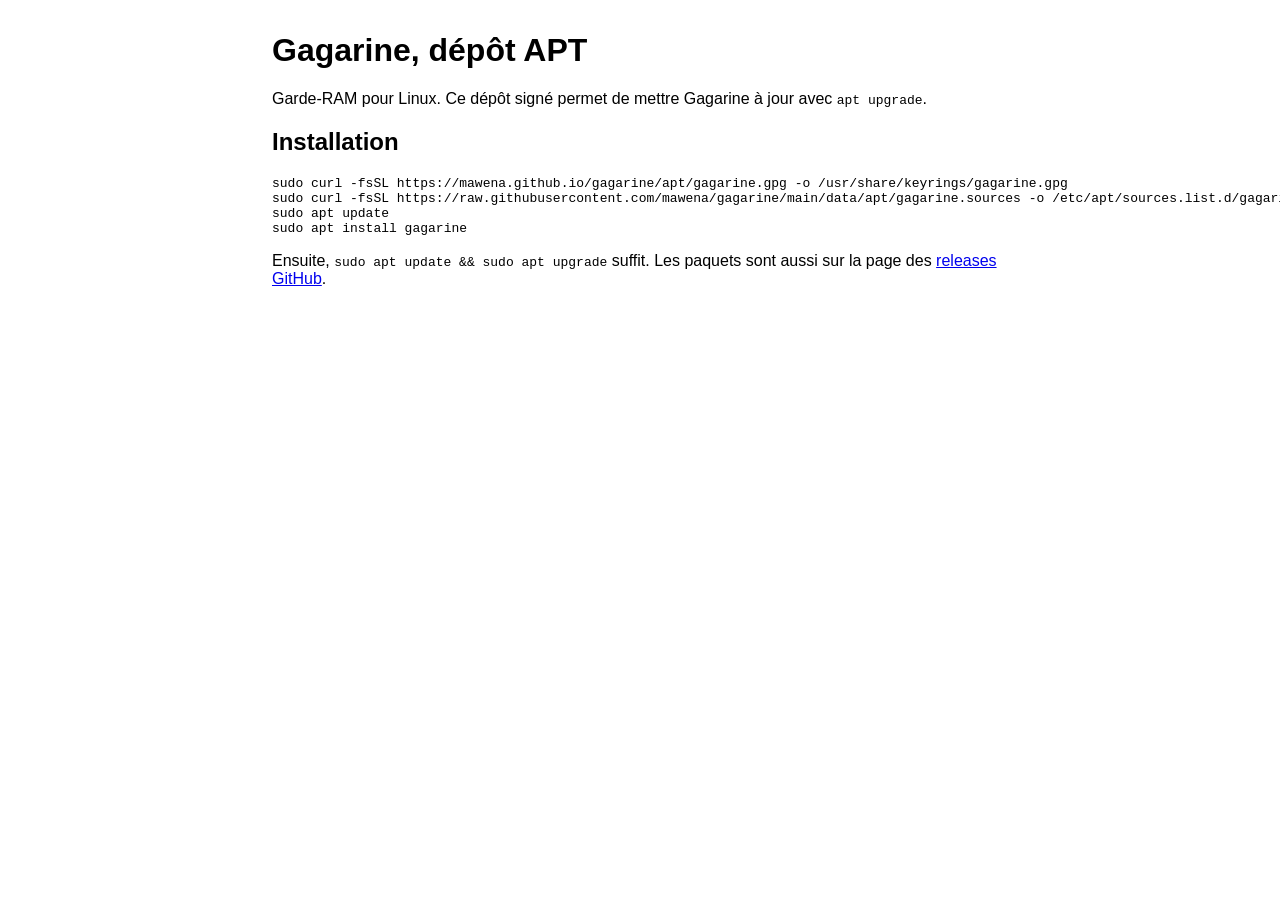
==== index.html @ e85c787e "feat(apt): publication de gagarine_1.1.1_all.deb" ====
<!doctype html>
<html lang="fr"><head><meta charset="utf-8"><title>Gagarine, dépôt APT</title>
<meta name="viewport" content="width=device-width, initial-scale=1"></head>
<body style="font-family:sans-serif;max-width:46rem;margin:2rem auto;padding:0 1rem">
<h1>Gagarine, dépôt APT</h1>
<p>Garde-RAM pour Linux. Ce dépôt signé permet de mettre Gagarine à jour avec <code>apt upgrade</code>.</p>
<h2>Installation</h2>
<pre>sudo curl -fsSL https://mawena.github.io/gagarine/apt/gagarine.gpg -o /usr/share/keyrings/gagarine.gpg
sudo curl -fsSL https://raw.githubusercontent.com/mawena/gagarine/main/data/apt/gagarine.sources -o /etc/apt/sources.list.d/gagarine.sources
sudo apt update
sudo apt install gagarine</pre>
<p>Ensuite, <code>sudo apt update &amp;&amp; sudo apt upgrade</code> suffit. Les paquets sont aussi sur la page des
<a href="https://github.com/mawena/gagarine/releases">releases GitHub</a>.</p>
</body></html>
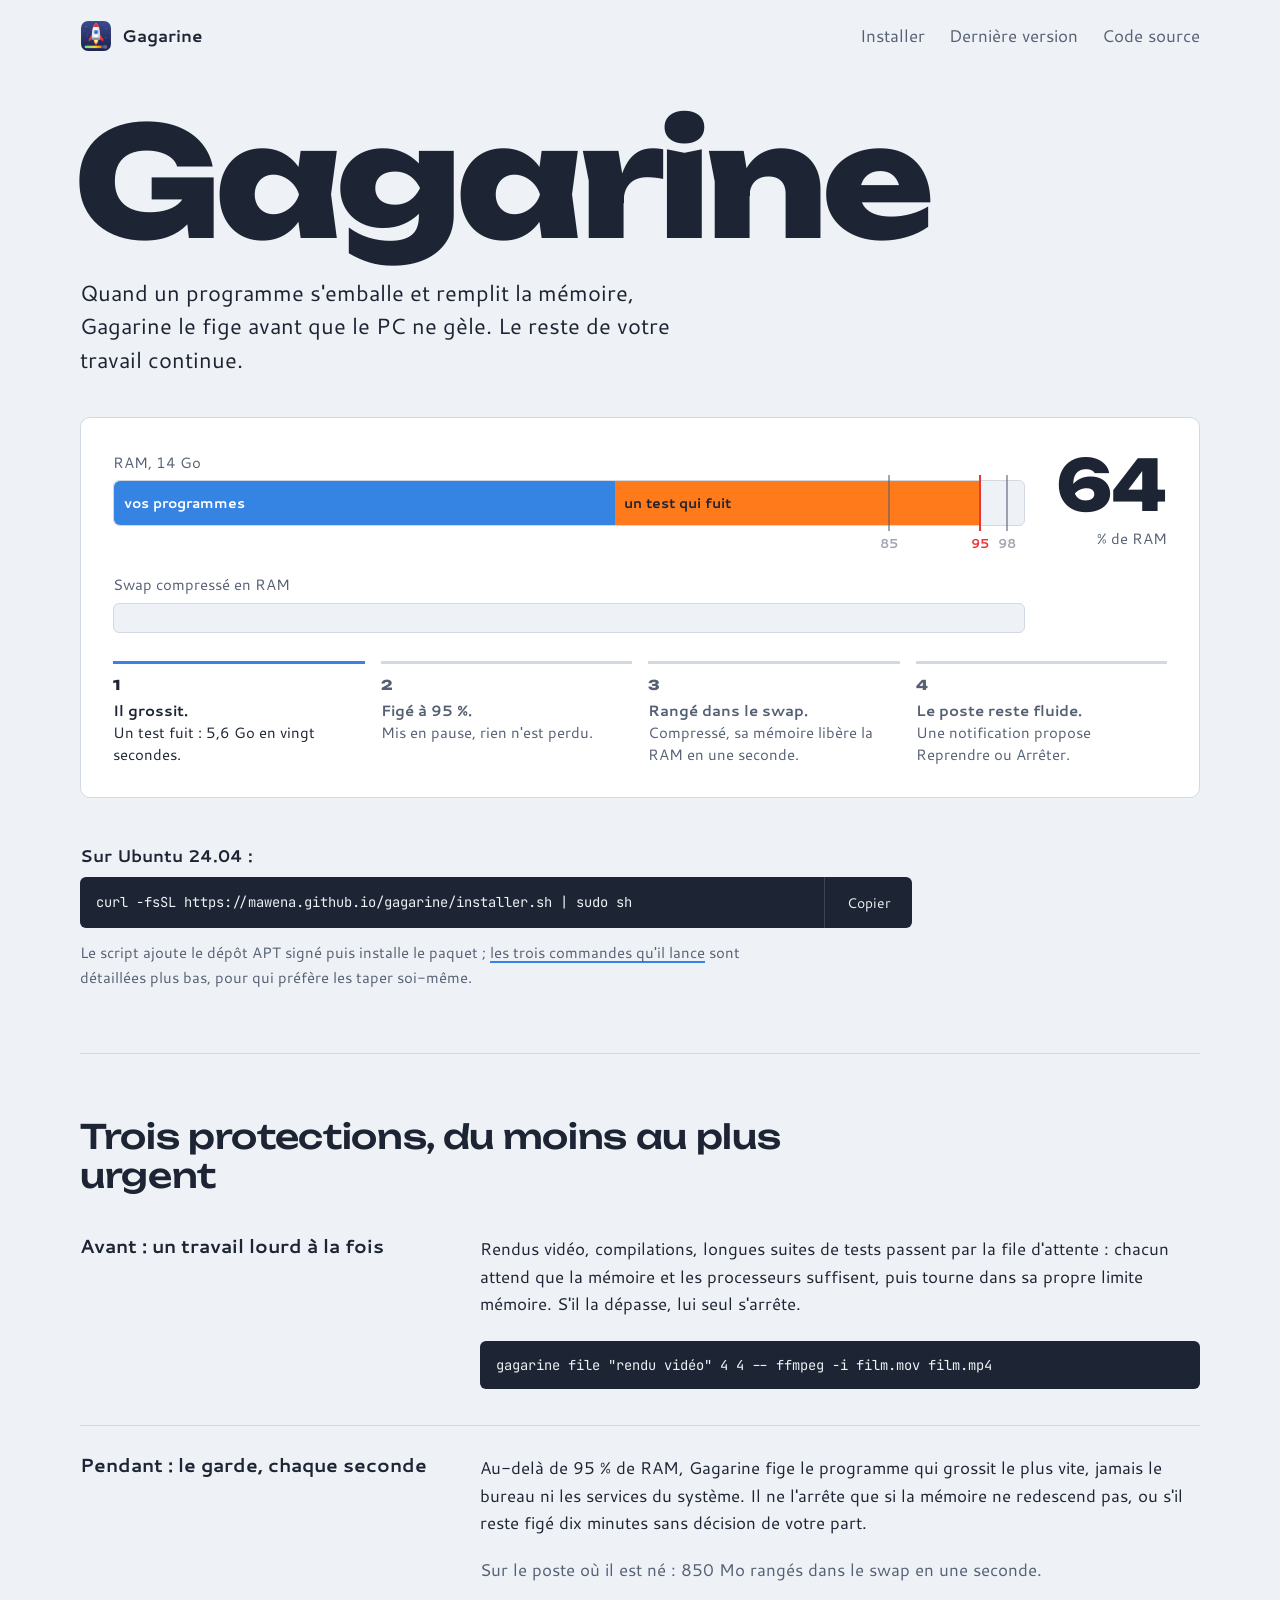
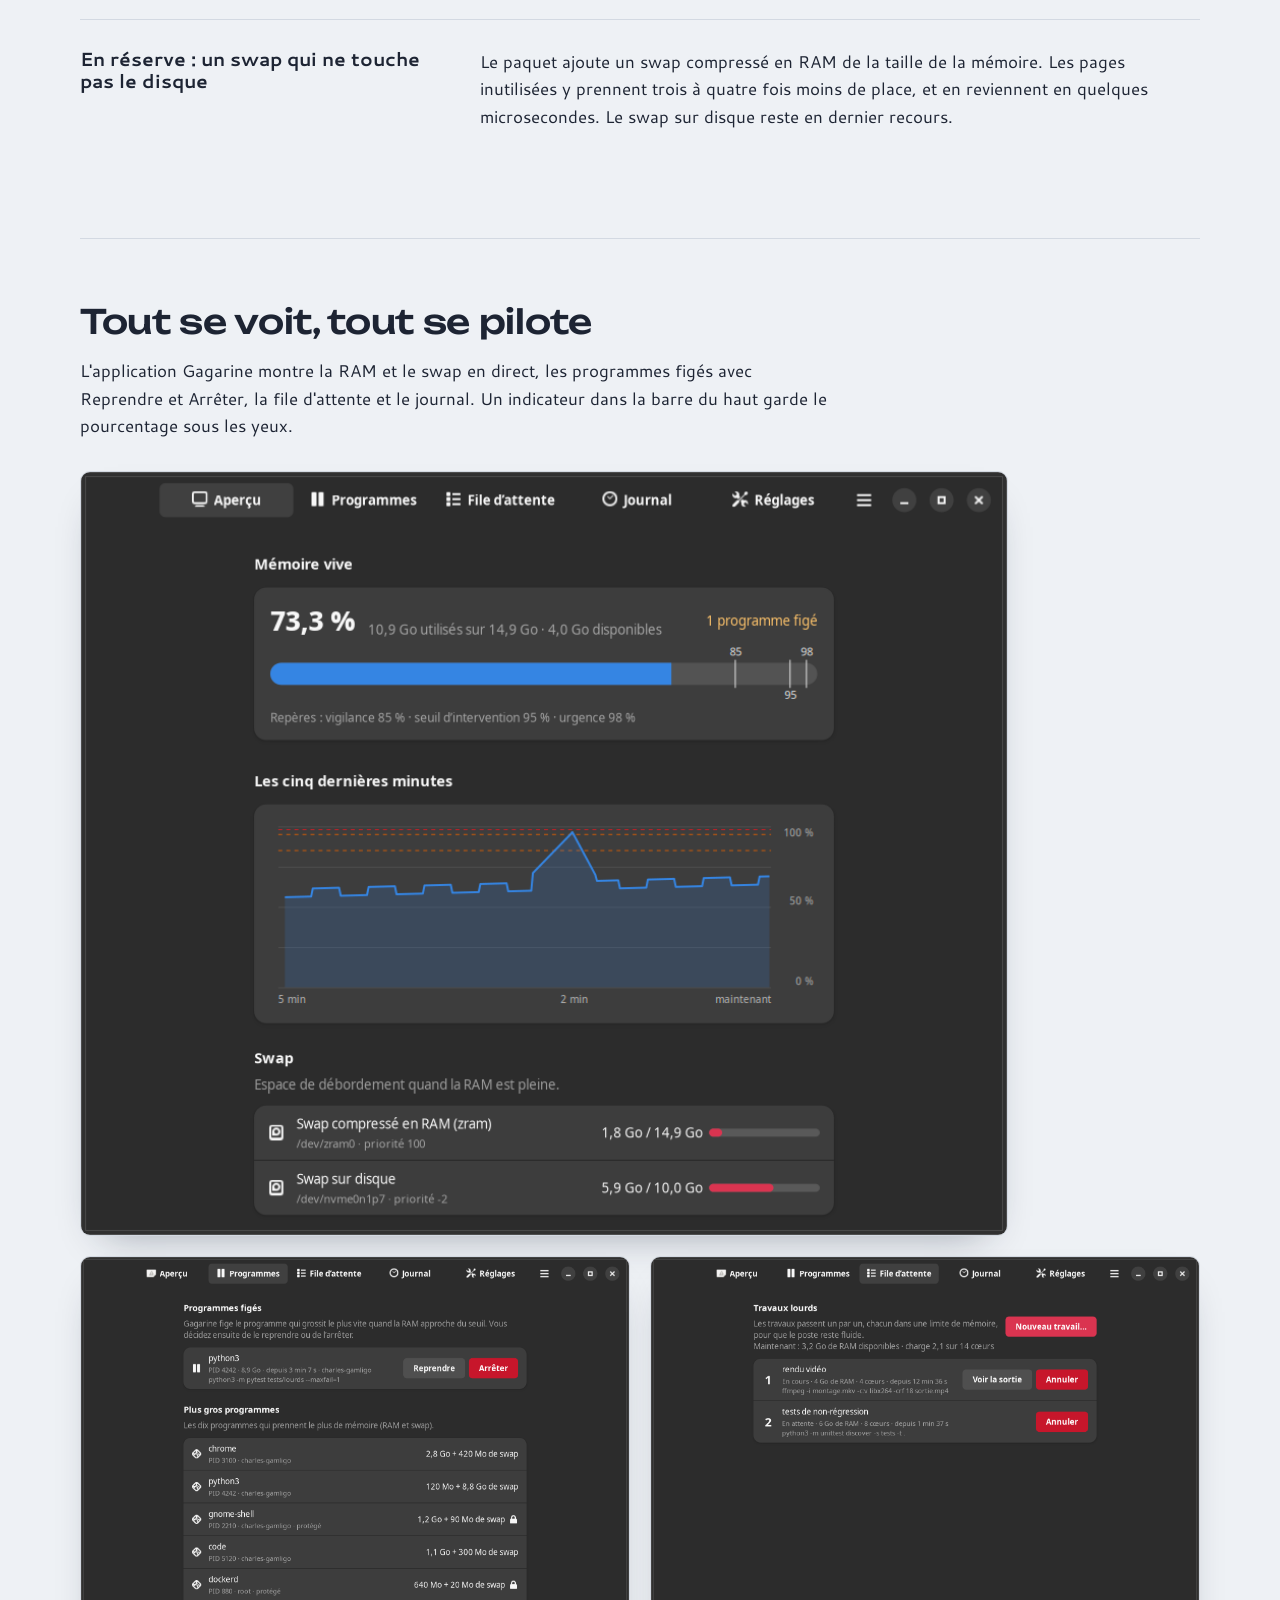
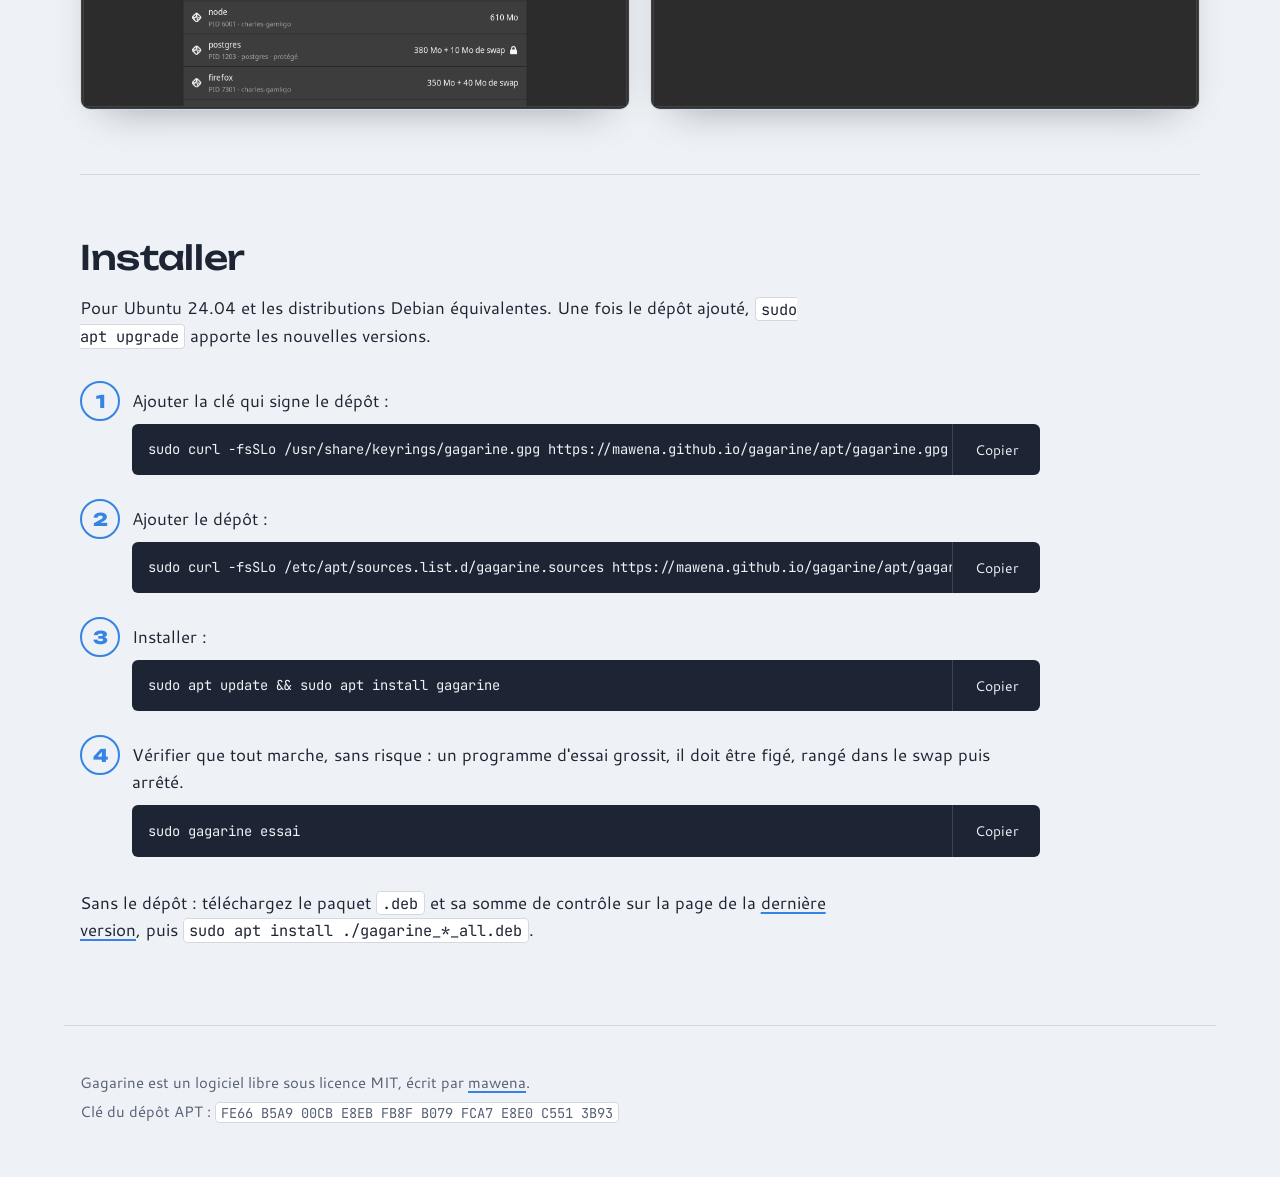
==== commit 66b1d7e2: "docs(site): page d'accueil mise à jour" ====
--- a/index.html
+++ b/index.html
@@ -1,14 +1,143 @@
 <!doctype html>
-<html lang="fr"><head><meta charset="utf-8"><title>Gagarine, dépôt APT</title>
-<meta name="viewport" content="width=device-width, initial-scale=1"></head>
-<body style="font-family:sans-serif;max-width:46rem;margin:2rem auto;padding:0 1rem">
-<h1>Gagarine, dépôt APT</h1>
-<p>Garde-RAM pour Linux. Ce dépôt signé permet de mettre Gagarine à jour avec <code>apt upgrade</code>.</p>
-<h2>Installation</h2>
-<pre>sudo curl -fsSL https://mawena.github.io/gagarine/apt/gagarine.gpg -o /usr/share/keyrings/gagarine.gpg
-sudo curl -fsSL https://raw.githubusercontent.com/mawena/gagarine/main/data/apt/gagarine.sources -o /etc/apt/sources.list.d/gagarine.sources
-sudo apt update
-sudo apt install gagarine</pre>
-<p>Ensuite, <code>sudo apt update &amp;&amp; sudo apt upgrade</code> suffit. Les paquets sont aussi sur la page des
-<a href="https://github.com/mawena/gagarine/releases">releases GitHub</a>.</p>
-</body></html>
+<html lang="fr">
+<head>
+<meta charset="utf-8">
+<meta name="viewport" content="width=device-width, initial-scale=1">
+<title>Gagarine, le garde-RAM du poste Linux</title>
+<meta name="description" content="Gagarine fige le programme qui remplit la mémoire avant que le PC ne gèle. File d'attente des travaux lourds, swap compressé, interface GNOME. Installation par apt sur Ubuntu.">
+<meta name="theme-color" content="#eef1f5" media="(prefers-color-scheme: light)">
+<meta name="theme-color" content="#141a26" media="(prefers-color-scheme: dark)">
+<link rel="icon" href="icone.svg" type="image/svg+xml">
+<link rel="preconnect" href="https://fonts.googleapis.com">
+<link rel="preconnect" href="https://fonts.gstatic.com" crossorigin>
+<link href="https://fonts.googleapis.com/css2?family=Cantarell:wght@400;700&family=JetBrains+Mono:wght@400;600&family=Unbounded:wght@500;800&display=swap" rel="stylesheet">
+<link rel="stylesheet" href="style.css">
+</head>
+<body>
+
+<header class="entete">
+  <a class="marque" href="./"><img src="icone.svg" alt="" width="32" height="32"><span>Gagarine</span></a>
+  <nav aria-label="Liens du projet">
+    <a href="#installer">Installer</a>
+    <a href="https://github.com/mawena/gagarine/releases/latest">Dernière version</a>
+    <a href="https://github.com/mawena/gagarine">Code source</a>
+  </nav>
+</header>
+
+<main>
+  <section class="ouverture" aria-labelledby="titre">
+    <h1 id="titre">Gagarine</h1>
+    <p class="chapeau">Quand un programme s'emballe et remplit la mémoire, Gagarine le fige avant que le PC ne gèle. Le reste de votre travail continue.</p>
+
+    <figure class="scene" aria-describedby="scene-texte">
+      <div class="compteur" aria-hidden="true"><span class="compteur-valeur" id="compteur">55</span><span class="compteur-unite">% de RAM</span></div>
+
+      <div class="piste piste-ram" aria-hidden="true">
+        <div class="piste-nom">RAM, 14 Go</div>
+        <div class="rail">
+          <div class="seg seg-autres" style="--l: 55%"><span>vos programmes</span></div>
+          <div class="seg seg-coupable" id="coupable"><span>un test qui fuit</span></div>
+          <div class="seg seg-zram" id="zram-ram"></div>
+          <i class="repere" style="--x: 85%"><b>85</b></i>
+          <i class="repere repere-seuil" style="--x: 95%"><b>95</b></i>
+          <i class="repere" style="--x: 98%"><b>98</b></i>
+        </div>
+      </div>
+
+      <div class="piste piste-swap" aria-hidden="true">
+        <div class="piste-nom">Swap compressé en RAM</div>
+        <div class="rail rail-swap">
+          <div class="seg seg-range" id="range"><span>5,6 Go rangés dans 1,6 Go</span></div>
+        </div>
+      </div>
+
+      <ol class="etapes" id="etapes">
+        <li data-etape="1"><strong>Il grossit.</strong> Un test fuit : 5,6 Go en vingt secondes.</li>
+        <li data-etape="2"><strong>Figé à 95 %.</strong> Mis en pause, rien n'est perdu.</li>
+        <li data-etape="3"><strong>Rangé dans le swap.</strong> Compressé, sa mémoire libère la RAM en une seconde.</li>
+        <li data-etape="4"><strong>Le poste reste fluide.</strong> Une notification propose Reprendre ou Arrêter.</li>
+      </ol>
+      <figcaption id="scene-texte" class="lecteur">Illustration : la RAM monte de 55 à 95 % à cause d'un test qui fuit ; Gagarine le fige, le range dans le swap compressé, et la RAM redescend à 66 %.</figcaption>
+      <button class="rejouer" id="rejouer" type="button" hidden>Rejouer</button>
+    </figure>
+
+    <div class="installation-courte">
+      <p>Sur Ubuntu 24.04 :</p>
+      <div class="commande">
+        <pre><code id="cmd-courte">curl -fsSL https://mawena.github.io/gagarine/installer.sh | sudo sh</code></pre>
+        <button type="button" class="copier" data-cible="cmd-courte">Copier</button>
+      </div>
+      <p class="nuance">Le script ajoute le dépôt APT signé puis installe le paquet ; <a href="#installer">les trois commandes qu'il lance</a> sont détaillées plus bas, pour qui préfère les taper soi-même.</p>
+    </div>
+  </section>
+
+  <section class="protections" aria-labelledby="protections-titre">
+    <h2 id="protections-titre">Trois protections, du moins au plus urgent</h2>
+
+    <div class="protection">
+      <h3>Avant : un travail lourd à la fois</h3>
+      <p>Rendus vidéo, compilations, longues suites de tests passent par la file d'attente : chacun attend que la mémoire et les processeurs suffisent, puis tourne dans sa propre limite mémoire. S'il la dépasse, lui seul s'arrête.</p>
+      <pre class="exemple"><code>gagarine file "rendu vidéo" 4 4 -- ffmpeg -i film.mov film.mp4</code></pre>
+    </div>
+
+    <div class="protection">
+      <h3>Pendant : le garde, chaque seconde</h3>
+      <p>Au-delà de 95 % de RAM, Gagarine fige le programme qui grossit le plus vite, jamais le bureau ni les services du système. Il ne l'arrête que si la mémoire ne redescend pas, ou s'il reste figé dix minutes sans décision de votre part.</p>
+      <p class="fait">Sur le poste où il est né : 850 Mo rangés dans le swap en une seconde.</p>
+    </div>
+
+    <div class="protection">
+      <h3>En réserve : un swap qui ne touche pas le disque</h3>
+      <p>Le paquet ajoute un swap compressé en RAM de la taille de la mémoire. Les pages inutilisées y prennent trois à quatre fois moins de place, et en reviennent en quelques microsecondes. Le swap sur disque reste en dernier recours.</p>
+    </div>
+  </section>
+
+  <section class="ecrans" aria-labelledby="ecrans-titre">
+    <h2 id="ecrans-titre">Tout se voit, tout se pilote</h2>
+    <p>L'application Gagarine montre la RAM et le swap en direct, les programmes figés avec Reprendre et Arrêter, la file d'attente et le journal. Un indicateur dans la barre du haut garde le pourcentage sous les yeux.</p>
+    <div class="galerie">
+      <figure class="capture capture-grande">
+        <img src="captures/apercu.png" alt="Page Aperçu : jauge de la RAM avec ses repères, courbe des cinq dernières minutes et swap" width="910" height="750" loading="lazy">
+      </figure>
+      <figure class="capture">
+        <img src="captures/programmes.png" alt="Page Programmes : un programme figé avec les boutons Reprendre et Arrêter, puis les plus gros programmes" width="910" height="750" loading="lazy">
+      </figure>
+      <figure class="capture">
+        <img src="captures/file.png" alt="Page File d'attente : travaux en cours et en attente" width="910" height="750" loading="lazy">
+      </figure>
+    </div>
+  </section>
+
+  <section class="installer" id="installer" aria-labelledby="installer-titre">
+    <h2 id="installer-titre">Installer</h2>
+    <p>Pour Ubuntu 24.04 et les distributions Debian équivalentes. Une fois le dépôt ajouté, <code>sudo apt upgrade</code> apporte les nouvelles versions.</p>
+    <ol class="pas">
+      <li>
+        <p>Ajouter la clé qui signe le dépôt :</p>
+        <div class="commande"><pre><code id="cmd-cle">sudo curl -fsSLo /usr/share/keyrings/gagarine.gpg https://mawena.github.io/gagarine/apt/gagarine.gpg</code></pre><button type="button" class="copier" data-cible="cmd-cle">Copier</button></div>
+      </li>
+      <li>
+        <p>Ajouter le dépôt :</p>
+        <div class="commande"><pre><code id="cmd-source">sudo curl -fsSLo /etc/apt/sources.list.d/gagarine.sources https://mawena.github.io/gagarine/apt/gagarine.sources</code></pre><button type="button" class="copier" data-cible="cmd-source">Copier</button></div>
+      </li>
+      <li>
+        <p>Installer :</p>
+        <div class="commande"><pre><code id="cmd-installer">sudo apt update && sudo apt install gagarine</code></pre><button type="button" class="copier" data-cible="cmd-installer">Copier</button></div>
+      </li>
+      <li>
+        <p>Vérifier que tout marche, sans risque : un programme d'essai grossit, il doit être figé, rangé dans le swap puis arrêté.</p>
+        <div class="commande"><pre><code id="cmd-essai">sudo gagarine essai</code></pre><button type="button" class="copier" data-cible="cmd-essai">Copier</button></div>
+      </li>
+    </ol>
+    <p>Sans le dépôt : téléchargez le paquet <code>.deb</code> et sa somme de contrôle sur la page de la <a href="https://github.com/mawena/gagarine/releases/latest">dernière version</a>, puis <code>sudo apt install ./gagarine_*_all.deb</code>.</p>
+  </section>
+</main>
+
+<footer class="pied">
+  <p>Gagarine est un logiciel libre sous licence MIT, écrit par <a href="https://github.com/mawena">mawena</a>.</p>
+  <p>Clé du dépôt APT : <code>FE66 B5A9 00CB E8EB FB8F B079 FCA7 E8E0 C551 3B93</code></p>
+</footer>
+
+<script src="gagarine.js" defer></script>
+</body>
+</html>
--- a/style.css
+++ b/style.css
@@ -0,0 +1,264 @@
+/* Gagarine : page d'accueil. Couleurs reprises de l'icône (fusée, flamme) et de GNOME (bleu Adwaita). */
+:root {
+  --fond: #eef1f5;          /* aluminium, comme le métal de la fusée */
+  --surface: #ffffff;
+  --encre: #1d2433;
+  --discret: #566074;
+  --trait: #d3d9e2;
+  --ram: #3584e4;           /* bleu de la jauge de l'application */
+  --flamme: #ff7a1a;        /* le programme qui s'emballe */
+  --givre: #9fd0f2;         /* figé */
+  --givre-fonce: #5fa8dc;
+  --seuil: #e5383b;         /* rouge de l'icône */
+  --code-fond: #1d2433;
+  --code-encre: #eef1f5;
+  --rayon: 6px;
+  --large: 72rem;
+  --texte: 68ch;
+  color-scheme: light dark;
+}
+
+@media (prefers-color-scheme: dark) {
+  :root {
+    --fond: #141a26;
+    --surface: #1c2433;
+    --encre: #e6eaf1;
+    --discret: #9aa4b6;
+    --trait: #2e3850;
+    --givre: #8cc4ec;
+    --givre-fonce: #4f97cc;
+    --code-fond: #0f141d;
+    --code-encre: #e6eaf1;
+  }
+}
+
+*, *::before, *::after { box-sizing: border-box; }
+
+html { -webkit-text-size-adjust: 100%; scroll-behavior: smooth; }
+@media (prefers-reduced-motion: reduce) { html { scroll-behavior: auto; } }
+
+body {
+  margin: 0;
+  background: var(--fond);
+  color: var(--encre);
+  font-family: Cantarell, "Noto Sans", "DejaVu Sans", system-ui, sans-serif;
+  font-size: 1.0625rem;
+  line-height: 1.6;
+}
+
+a { color: inherit; text-decoration-color: var(--ram); text-decoration-thickness: 2px; text-underline-offset: 3px; }
+a:hover { color: var(--ram); }
+:focus-visible { outline: 3px solid var(--ram); outline-offset: 3px; border-radius: 2px; }
+
+code, pre { font-family: "JetBrains Mono", "DejaVu Sans Mono", ui-monospace, monospace; font-size: 0.9em; }
+p code, li > p code { background: var(--surface); border: 1px solid var(--trait); border-radius: 4px; padding: 0.05em 0.35em; }
+
+h1, h2, h3 { font-family: Unbounded, Cantarell, sans-serif; line-height: 1.15; margin: 0; }
+h2 { font-weight: 500; font-size: clamp(1.5rem, 3.2vw, 2.1rem); letter-spacing: -0.01em; max-width: 24ch; }
+h3 { font-family: Cantarell, sans-serif; font-weight: 700; font-size: 1.2rem; }
+
+.lecteur { position: absolute; width: 1px; height: 1px; overflow: hidden; clip: rect(0 0 0 0); white-space: nowrap; }
+
+/* ---- En-tête ---------------------------------------------------------------------------------------------------- */
+.entete {
+  max-width: var(--large); margin: 0 auto; padding: 1.25rem 1rem;
+  display: flex; flex-wrap: wrap; gap: 0.75rem 2rem; align-items: center; justify-content: space-between;
+}
+.marque { display: inline-flex; align-items: center; gap: 0.6rem; text-decoration: none; font-weight: 700; }
+.entete nav { display: flex; flex-wrap: wrap; gap: 0.25rem 1.5rem; }
+.entete nav a { text-decoration: none; color: var(--discret); }
+.entete nav a:hover { color: var(--encre); text-decoration: underline; text-decoration-color: var(--ram); }
+
+main { max-width: var(--large); margin: 0 auto; padding: 0 1rem; }
+
+/* ---- Ouverture : le nom, puis la scène de la jauge --------------------------------------------------------------- */
+.ouverture { padding: 2.5rem 0 4rem; }
+h1 {
+  font-weight: 800;
+  font-size: clamp(3.4rem, 13vw, 9.5rem);
+  letter-spacing: -0.035em;
+  line-height: 0.92;
+  margin-left: -0.04em;
+}
+.chapeau { font-size: clamp(1.15rem, 2.2vw, 1.4rem); line-height: 1.5; max-width: 46ch; margin: 1.5rem 0 2.5rem; }
+
+.scene {
+  margin: 0;
+  background: var(--surface);
+  border: 1px solid var(--trait);
+  border-radius: 10px;
+  padding: clamp(1rem, 3vw, 2rem);
+  display: grid;
+  grid-template-columns: 1fr auto;
+  grid-template-areas: "ram compteur" "swap compteur" "etapes etapes";
+  gap: 1.25rem 2rem;
+  position: relative;
+}
+.piste-ram { grid-area: ram; }
+.piste-swap { grid-area: swap; }
+.etapes { grid-area: etapes; }
+.compteur { grid-area: compteur; align-self: start; text-align: right; font-family: Unbounded, sans-serif; }
+.compteur-valeur { display: block; font-size: clamp(2.6rem, 7vw, 4.4rem); font-weight: 800; line-height: 1; font-variant-numeric: tabular-nums; }
+.compteur-unite { display: block; color: var(--discret); font-family: Cantarell, sans-serif; font-size: 0.95rem; margin-top: 0.35rem; }
+.scene.alerte .compteur-valeur { color: var(--seuil); }
+
+.piste-nom { font-size: 0.95rem; color: var(--discret); margin-bottom: 0.4rem; }
+.rail {
+  position: relative; height: 46px;
+  background: var(--fond); border: 1px solid var(--trait); border-radius: var(--rayon);
+  margin-bottom: 1.6rem;             /* place pour les chiffres des repères */
+}
+.rail-swap { height: 30px; margin-bottom: 0; }
+
+.seg {
+  position: absolute; top: 0; bottom: 0; left: var(--d, 0%); width: var(--l, 0%);
+  display: flex; align-items: center; overflow: hidden; white-space: nowrap;
+  font-size: 0.85rem; font-weight: 700;
+}
+.seg span { padding: 0 0.6rem; }
+.seg-autres { --d: 0%; background: var(--ram); color: #fff; border-radius: var(--rayon) 0 0 var(--rayon); }
+.seg-coupable {
+  --d: 55%; background: var(--flamme); color: #1d2433;
+  transition: width 2.8s cubic-bezier(.55, 0, .9, .45), background-color .25s;
+}
+.seg-coupable.fige {
+  background: repeating-linear-gradient(-45deg, var(--givre) 0 8px, #d8eefb 8px 16px);
+  transition: width .9s ease-in-out, background-color .25s;
+}
+.seg-zram { --d: 55%; background: var(--givre-fonce); transition: width .9s ease-in-out; }
+.seg-range {
+  --d: 0%; background: repeating-linear-gradient(-45deg, var(--givre) 0 8px, #d8eefb 8px 16px); color: #1d2433;
+  border-radius: var(--rayon) 0 0 var(--rayon); transition: width .9s ease-in-out;
+}
+
+.repere {
+  position: absolute; top: -6px; bottom: -6px; left: var(--x); width: 2px; background: var(--discret); opacity: .55;
+  font-style: normal;
+}
+.repere b {
+  position: absolute; top: calc(100% + 2px); left: 50%; transform: translateX(-50%);
+  font-size: 0.8rem; font-weight: 700; color: var(--discret); font-variant-numeric: tabular-nums;
+}
+.repere-seuil { background: var(--seuil); opacity: 1; }
+.repere-seuil b { color: var(--seuil); }
+
+.etapes {
+  list-style: none; margin: 0.5rem 0 0; padding: 0;
+  display: grid; grid-template-columns: repeat(4, minmax(0, 1fr)); gap: 1rem;
+  counter-reset: etape;
+}
+.etapes li {
+  counter-increment: etape;
+  border-top: 3px solid var(--trait);
+  padding-top: 0.7rem;
+  color: var(--discret);
+  font-size: 0.95rem;
+  line-height: 1.45;
+  transition: color .3s, border-color .3s;
+}
+.etapes li::before {
+  content: counter(etape);
+  font-family: Unbounded, sans-serif; font-weight: 800; font-size: 0.85rem;
+  display: block; margin-bottom: 0.25rem;
+}
+.etapes strong { display: block; color: inherit; }
+.etapes li.fait { color: var(--encre); border-color: var(--givre-fonce); }
+.etapes li.actif { color: var(--encre); border-color: var(--ram); }
+.etapes li[data-etape="2"].actif { border-color: var(--seuil); }
+
+.rejouer {
+  position: absolute; right: clamp(1rem, 3vw, 2rem); bottom: -1.1rem;
+  font: inherit; font-size: 0.9rem; cursor: pointer;
+  background: var(--surface); color: var(--encre); border: 1px solid var(--trait); border-radius: 999px;
+  padding: 0.35rem 1rem;
+}
+.rejouer:hover { border-color: var(--ram); }
+
+/* ---- Commandes ---------------------------------------------------------------------------------------------------- */
+.installation-courte { margin-top: 2.75rem; max-width: 52rem; }
+.installation-courte > p:first-child { margin: 0 0 0.5rem; font-weight: 700; }
+.nuance { color: var(--discret); max-width: var(--texte); margin: 0.75rem 0 0; font-size: 0.95rem; }
+
+.commande {
+  display: flex; align-items: stretch;
+  background: var(--code-fond); color: var(--code-encre);
+  border-radius: var(--rayon); overflow: hidden;
+}
+.commande pre { margin: 0; padding: 0.85rem 1rem; overflow-x: auto; flex: 1; min-width: 0; }
+.commande pre code { white-space: pre; }
+.copier {
+  flex: none; font: inherit; font-size: 0.85rem; cursor: pointer;
+  background: transparent; color: var(--code-encre);
+  border: 0; border-left: 1px solid rgba(255, 255, 255, .14);
+  padding: 0 1rem; min-width: 5.5rem;
+}
+.copier:hover { background: rgba(255, 255, 255, .08); }
+.copier.copie { color: var(--givre); }
+
+/* ---- Protections -------------------------------------------------------------------------------------------------- */
+section + section { border-top: 1px solid var(--trait); }
+.protections, .ecrans, .installer { padding: 4rem 0; }
+
+.protections h2 { margin-bottom: 2.5rem; }
+.protection {
+  display: grid; grid-template-columns: minmax(12rem, 22rem) minmax(0, 1fr);
+  gap: 0.5rem 3rem; padding: 1.75rem 0; border-top: 1px solid var(--trait);
+}
+.protection:first-of-type { border-top: 0; padding-top: 0; }
+.protection h3 { grid-row: span 3; }
+.protection p { margin: 0; max-width: var(--texte); }
+.protection .fait { color: var(--discret); margin-top: 0.75rem; }
+.exemple {
+  margin: 1rem 0 0; padding: 0.75rem 1rem; overflow-x: auto;
+  background: var(--code-fond); color: var(--code-encre); border-radius: var(--rayon);
+}
+
+/* ---- Écrans -------------------------------------------------------------------------------------------------------- */
+.ecrans > p { max-width: var(--texte); margin: 1rem 0 2rem; }
+.galerie { display: grid; grid-template-columns: 1fr 1fr; gap: 1.25rem; }
+.capture { margin: 0; }
+.capture img {
+  display: block; width: 100%; height: auto;
+  border-radius: 10px; border: 1px solid var(--trait);
+  box-shadow: 0 18px 40px -24px rgba(20, 30, 50, .45);
+}
+.capture-grande { grid-column: 1 / -1; max-width: 58rem; }
+
+/* ---- Installer ----------------------------------------------------------------------------------------------------- */
+.installer > p { max-width: var(--texte); }
+.pas { margin: 2rem 0; padding: 0; list-style: none; counter-reset: pas; max-width: 60rem; }
+.pas li { counter-increment: pas; display: grid; grid-template-columns: 2.5rem minmax(0, 1fr); column-gap: 0.75rem; margin-bottom: 1.5rem; }
+.pas li::before {
+  content: counter(pas);
+  grid-row: span 2;
+  font-family: Unbounded, sans-serif; font-weight: 800; font-size: 1.1rem;
+  width: 2.5rem; height: 2.5rem; border-radius: 50%;
+  display: grid; place-items: center;
+  border: 2px solid var(--ram); color: var(--ram);
+}
+.pas p { margin: 0.35rem 0 0.6rem; }
+
+/* ---- Pied ---------------------------------------------------------------------------------------------------------- */
+.pied {
+  max-width: var(--large); margin: 0 auto; padding: 2.5rem 1rem 3rem;
+  border-top: 1px solid var(--trait); color: var(--discret); font-size: 0.95rem;
+}
+.pied p { margin: 0.3rem 0; }
+.pied code { overflow-wrap: anywhere; }
+
+/* ---- Petits écrans ------------------------------------------------------------------------------------------------ */
+@media (max-width: 760px) {
+  .scene { grid-template-columns: 1fr; grid-template-areas: "compteur" "ram" "swap" "etapes"; }
+  .compteur { text-align: left; display: flex; align-items: baseline; gap: 0.6rem; }
+  .compteur-unite { margin: 0; }
+  .etapes { grid-template-columns: 1fr 1fr; }
+  .seg span { display: none; }
+  .repere:not(.repere-seuil):last-of-type b { display: none; }   /* 98 se lirait collé à 95 : le trait suffit */
+  .protection { grid-template-columns: 1fr; }
+  .protection h3 { grid-row: auto; }
+  .galerie { grid-template-columns: 1fr; }
+  .copier { min-width: 4.5rem; padding: 0 0.75rem; }
+}
+@media (max-width: 420px) {
+  .etapes { grid-template-columns: 1fr; }
+}
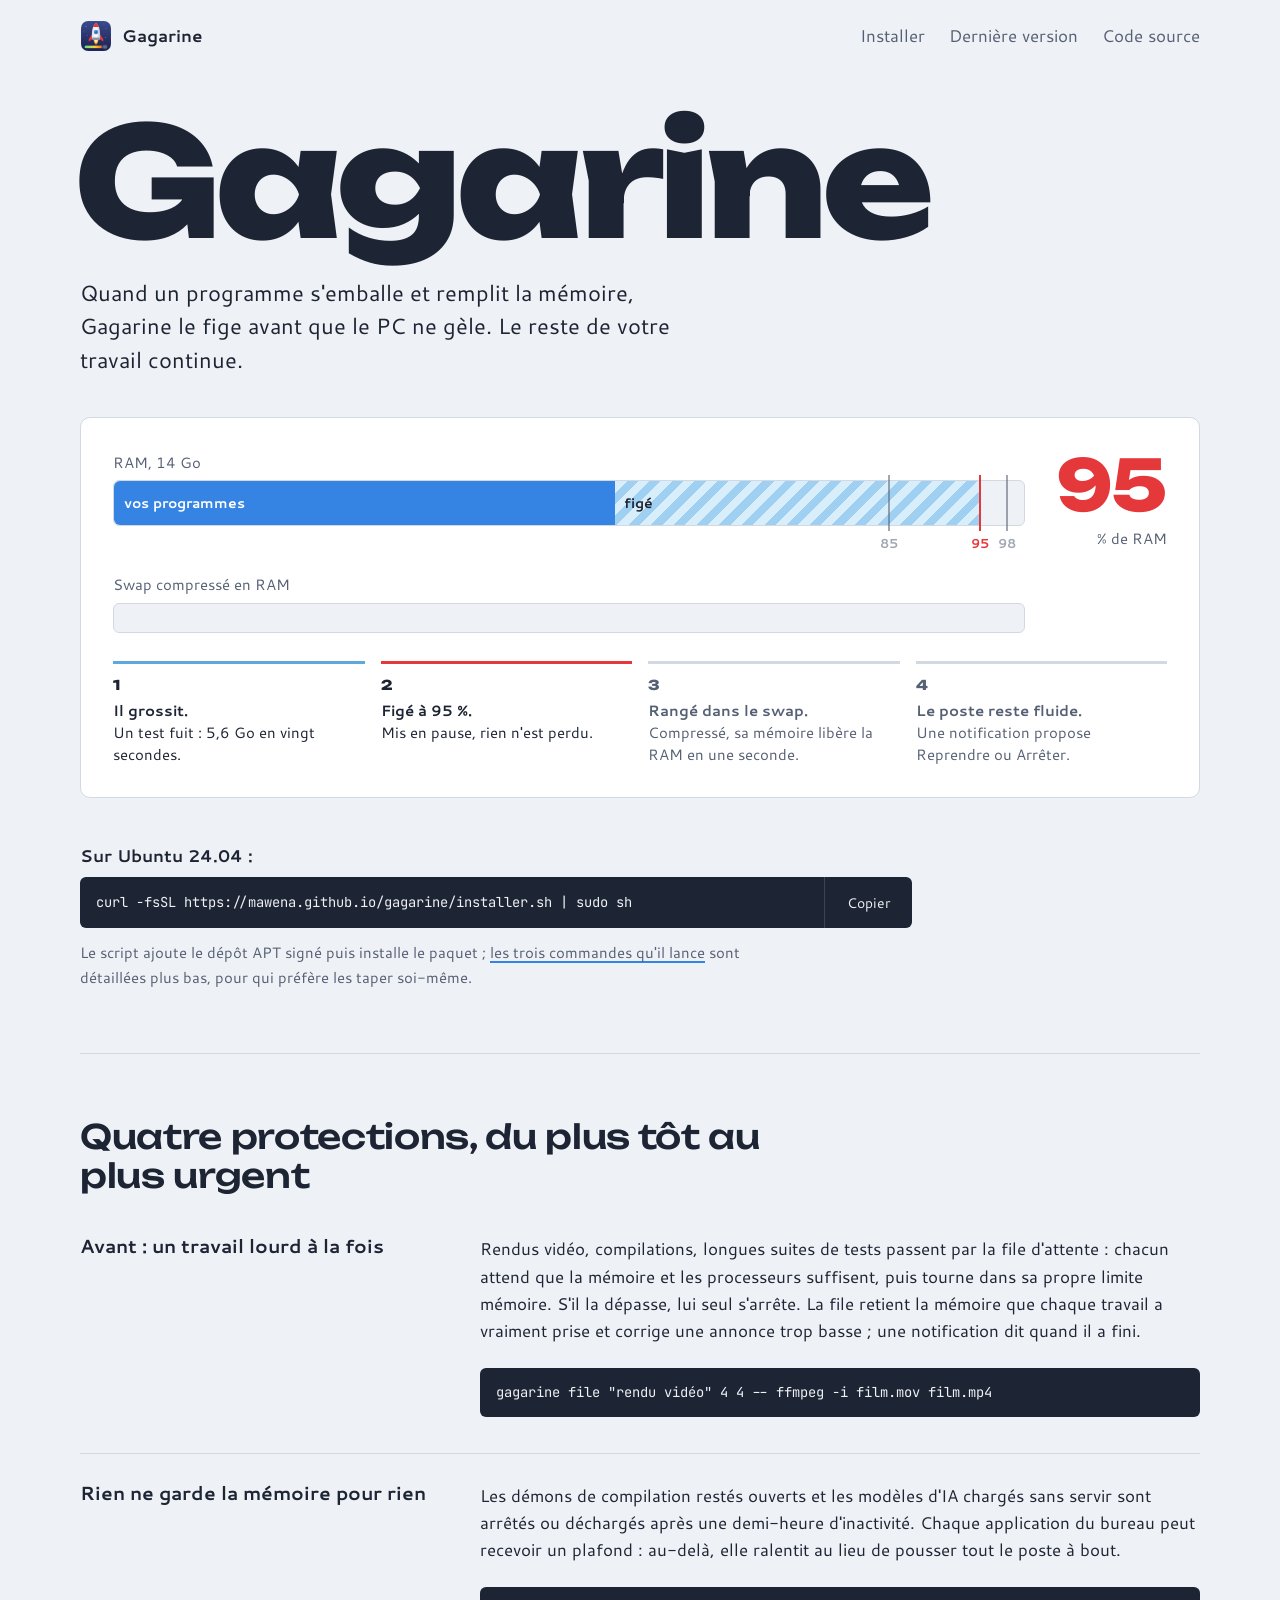
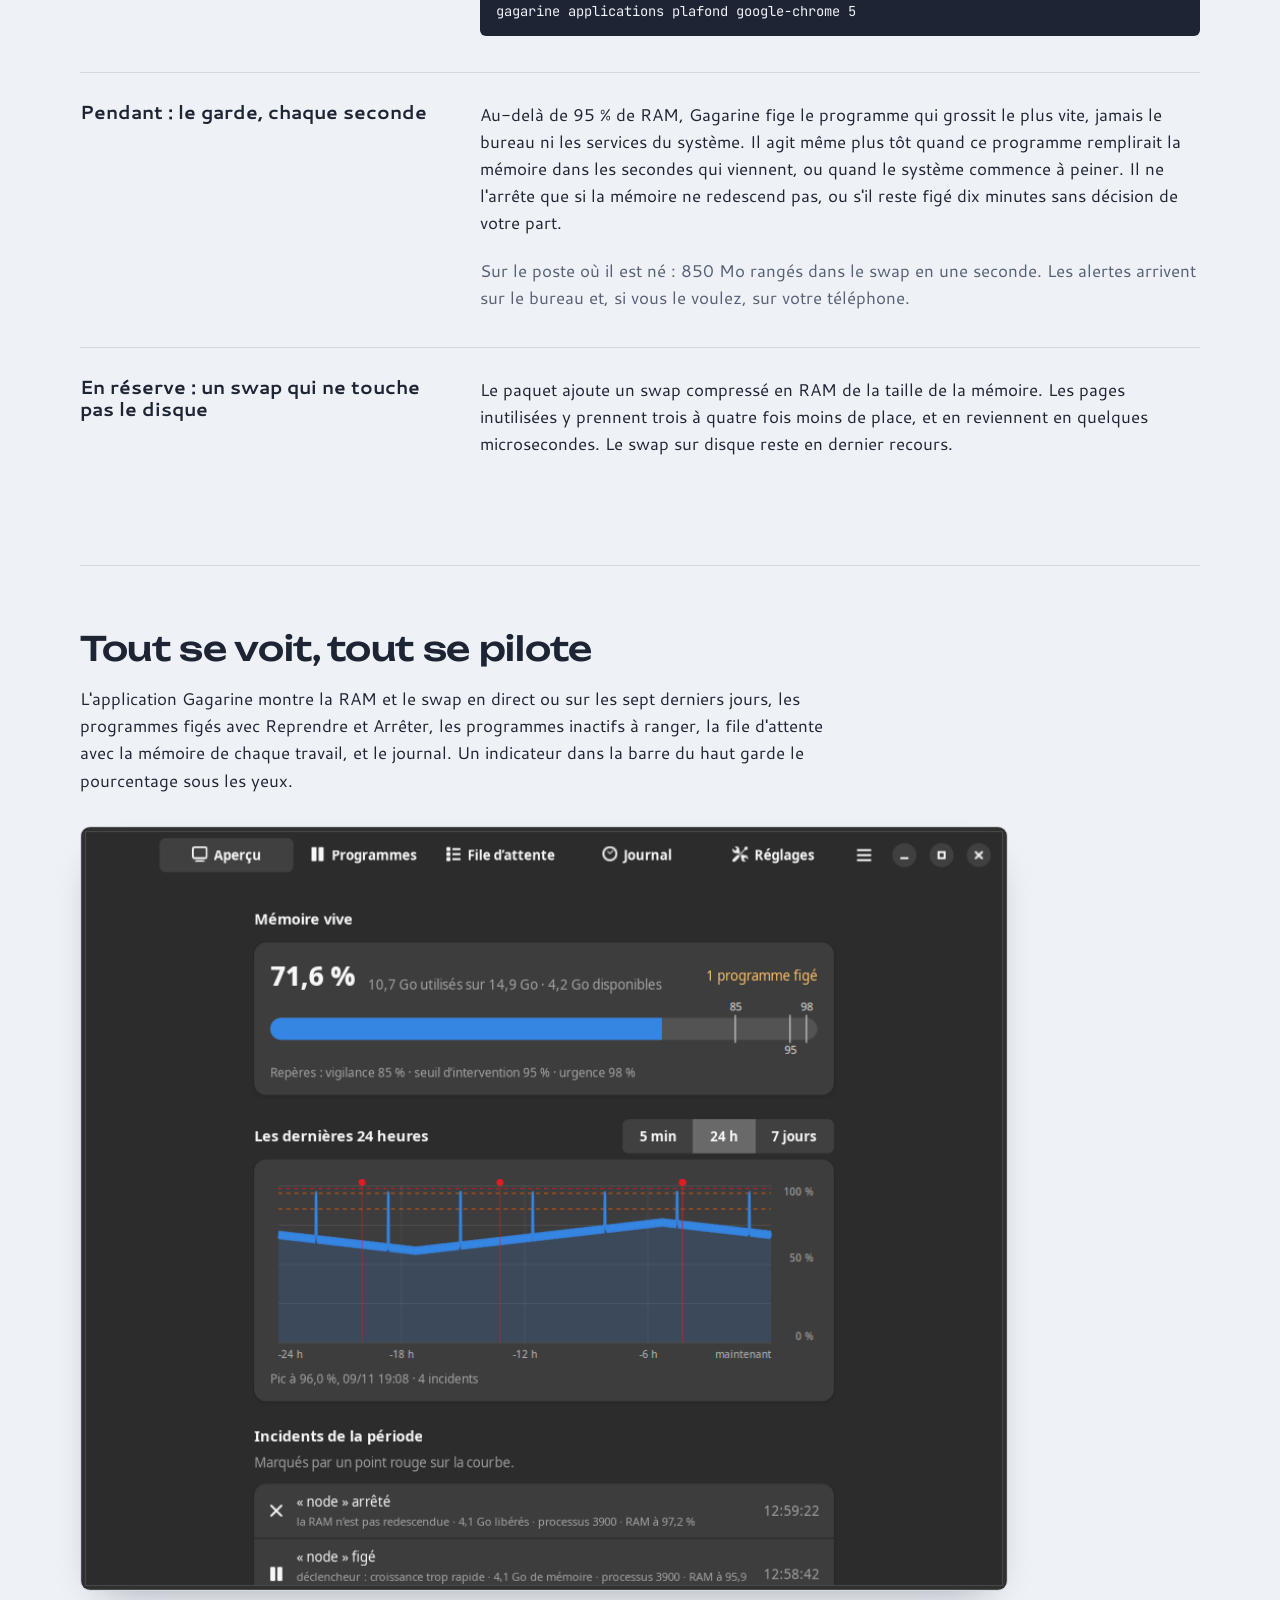
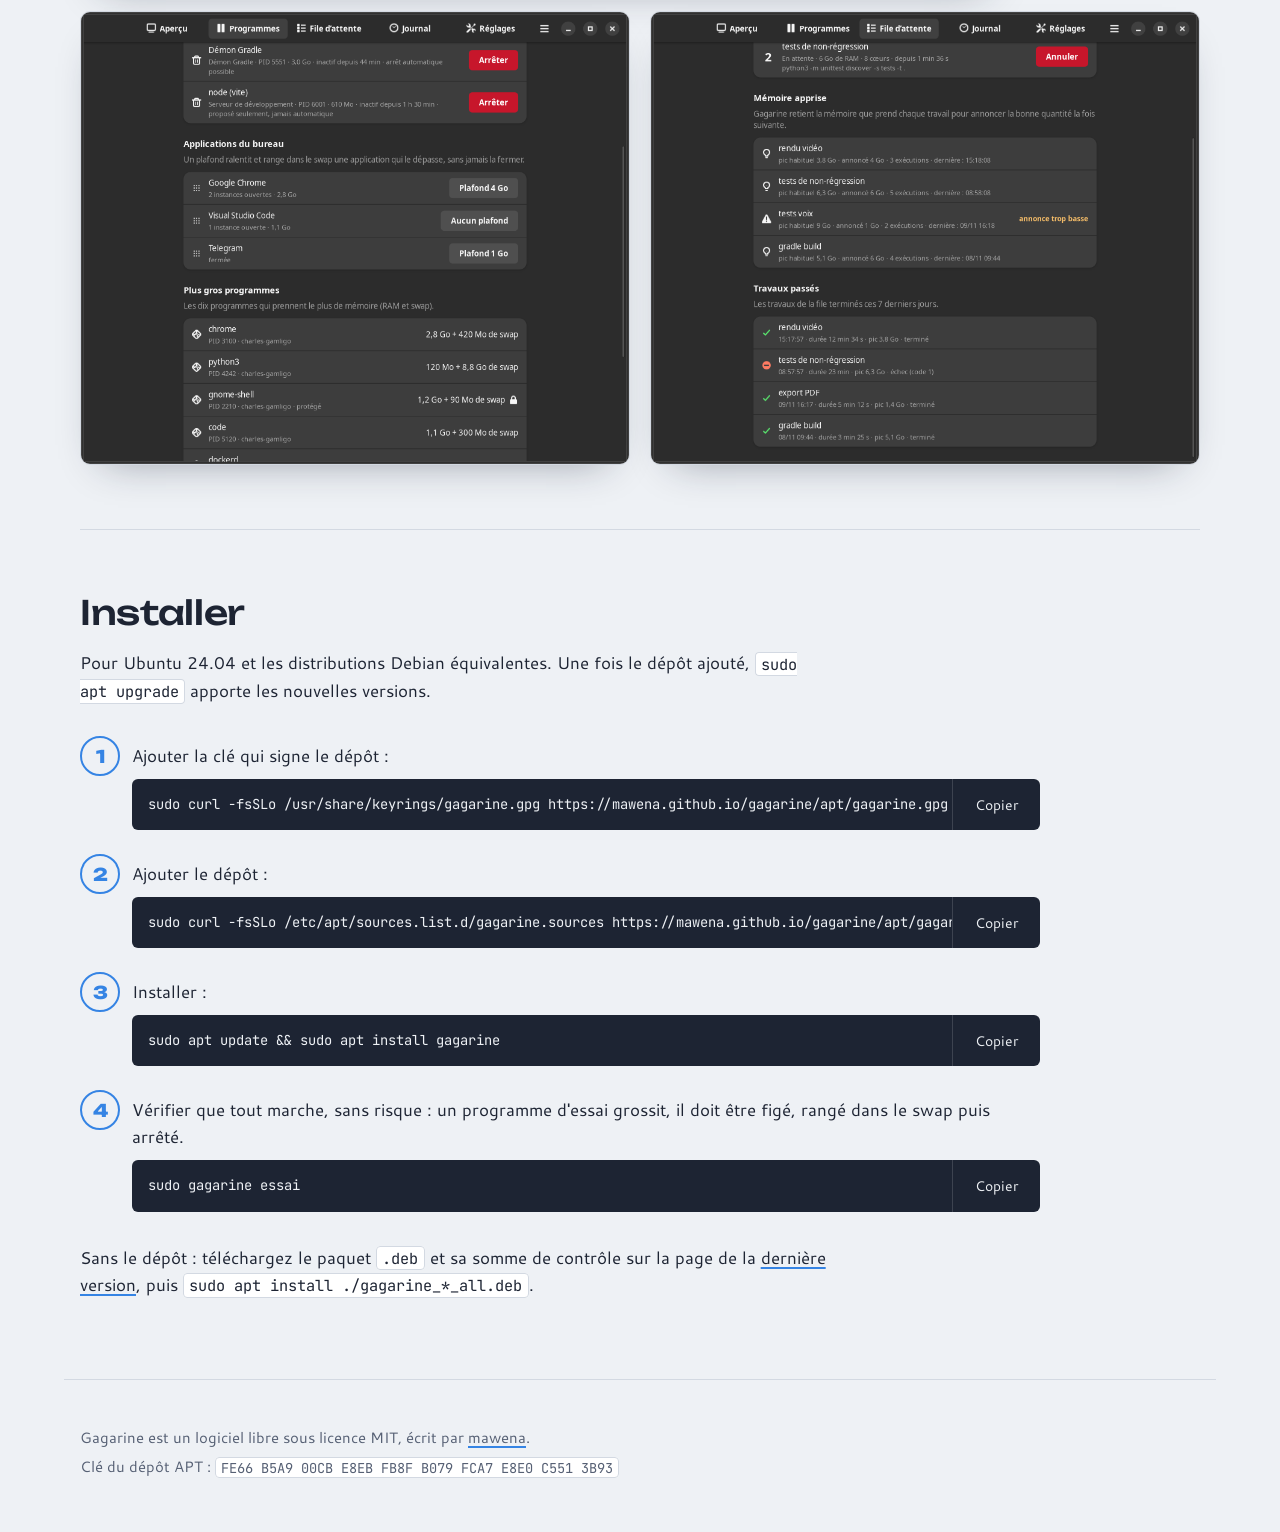
==== commit 15a2e8ec: "feat(apt): publication de gagarine_1.2.0_all.deb" ====
--- a/index.html
+++ b/index.html
@@ -72,18 +72,24 @@
   </section>
 
   <section class="protections" aria-labelledby="protections-titre">
-    <h2 id="protections-titre">Trois protections, du moins au plus urgent</h2>
+    <h2 id="protections-titre">Quatre protections, du plus tôt au plus urgent</h2>
 
     <div class="protection">
       <h3>Avant : un travail lourd à la fois</h3>
-      <p>Rendus vidéo, compilations, longues suites de tests passent par la file d'attente : chacun attend que la mémoire et les processeurs suffisent, puis tourne dans sa propre limite mémoire. S'il la dépasse, lui seul s'arrête.</p>
+      <p>Rendus vidéo, compilations, longues suites de tests passent par la file d'attente : chacun attend que la mémoire et les processeurs suffisent, puis tourne dans sa propre limite mémoire. S'il la dépasse, lui seul s'arrête. La file retient la mémoire que chaque travail a vraiment prise et corrige une annonce trop basse ; une notification dit quand il a fini.</p>
       <pre class="exemple"><code>gagarine file "rendu vidéo" 4 4 -- ffmpeg -i film.mov film.mp4</code></pre>
     </div>
 
     <div class="protection">
+      <h3>Rien ne garde la mémoire pour rien</h3>
+      <p>Les démons de compilation restés ouverts et les modèles d'IA chargés sans servir sont arrêtés ou déchargés après une demi-heure d'inactivité. Chaque application du bureau peut recevoir un plafond : au-delà, elle ralentit au lieu de pousser tout le poste à bout.</p>
+      <pre class="exemple"><code>gagarine applications plafond google-chrome 5</code></pre>
+    </div>
+
+    <div class="protection">
       <h3>Pendant : le garde, chaque seconde</h3>
-      <p>Au-delà de 95 % de RAM, Gagarine fige le programme qui grossit le plus vite, jamais le bureau ni les services du système. Il ne l'arrête que si la mémoire ne redescend pas, ou s'il reste figé dix minutes sans décision de votre part.</p>
-      <p class="fait">Sur le poste où il est né : 850 Mo rangés dans le swap en une seconde.</p>
+      <p>Au-delà de 95 % de RAM, Gagarine fige le programme qui grossit le plus vite, jamais le bureau ni les services du système. Il agit même plus tôt quand ce programme remplirait la mémoire dans les secondes qui viennent, ou quand le système commence à peiner. Il ne l'arrête que si la mémoire ne redescend pas, ou s'il reste figé dix minutes sans décision de votre part.</p>
+      <p class="fait">Sur le poste où il est né : 850 Mo rangés dans le swap en une seconde. Les alertes arrivent sur le bureau et, si vous le voulez, sur votre téléphone.</p>
     </div>
 
     <div class="protection">
@@ -94,16 +100,16 @@
 
   <section class="ecrans" aria-labelledby="ecrans-titre">
     <h2 id="ecrans-titre">Tout se voit, tout se pilote</h2>
-    <p>L'application Gagarine montre la RAM et le swap en direct, les programmes figés avec Reprendre et Arrêter, la file d'attente et le journal. Un indicateur dans la barre du haut garde le pourcentage sous les yeux.</p>
+    <p>L'application Gagarine montre la RAM et le swap en direct ou sur les sept derniers jours, les programmes figés avec Reprendre et Arrêter, les programmes inactifs à ranger, la file d'attente avec la mémoire de chaque travail, et le journal. Un indicateur dans la barre du haut garde le pourcentage sous les yeux.</p>
     <div class="galerie">
       <figure class="capture capture-grande">
-        <img src="captures/apercu.png" alt="Page Aperçu : jauge de la RAM avec ses repères, courbe des cinq dernières minutes et swap" width="910" height="750" loading="lazy">
+        <img src="captures/apercu-24h.png" alt="Page Aperçu : jauge de la RAM, courbe des dernières 24 heures avec les incidents marqués, et swap" width="910" height="750" loading="lazy">
       </figure>
       <figure class="capture">
-        <img src="captures/programmes.png" alt="Page Programmes : un programme figé avec les boutons Reprendre et Arrêter, puis les plus gros programmes" width="910" height="750" loading="lazy">
+        <img src="captures/programmes-menage.png" alt="Page Programmes : un programme figé avec Reprendre et Arrêter, puis le ménage des programmes inactifs" width="910" height="750" loading="lazy">
       </figure>
       <figure class="capture">
-        <img src="captures/file.png" alt="Page File d'attente : travaux en cours et en attente" width="910" height="750" loading="lazy">
+        <img src="captures/file-historique.png" alt="Page File d'attente : travaux, mémoire apprise de chaque travail et travaux passés" width="910" height="750" loading="lazy">
       </figure>
     </div>
   </section>
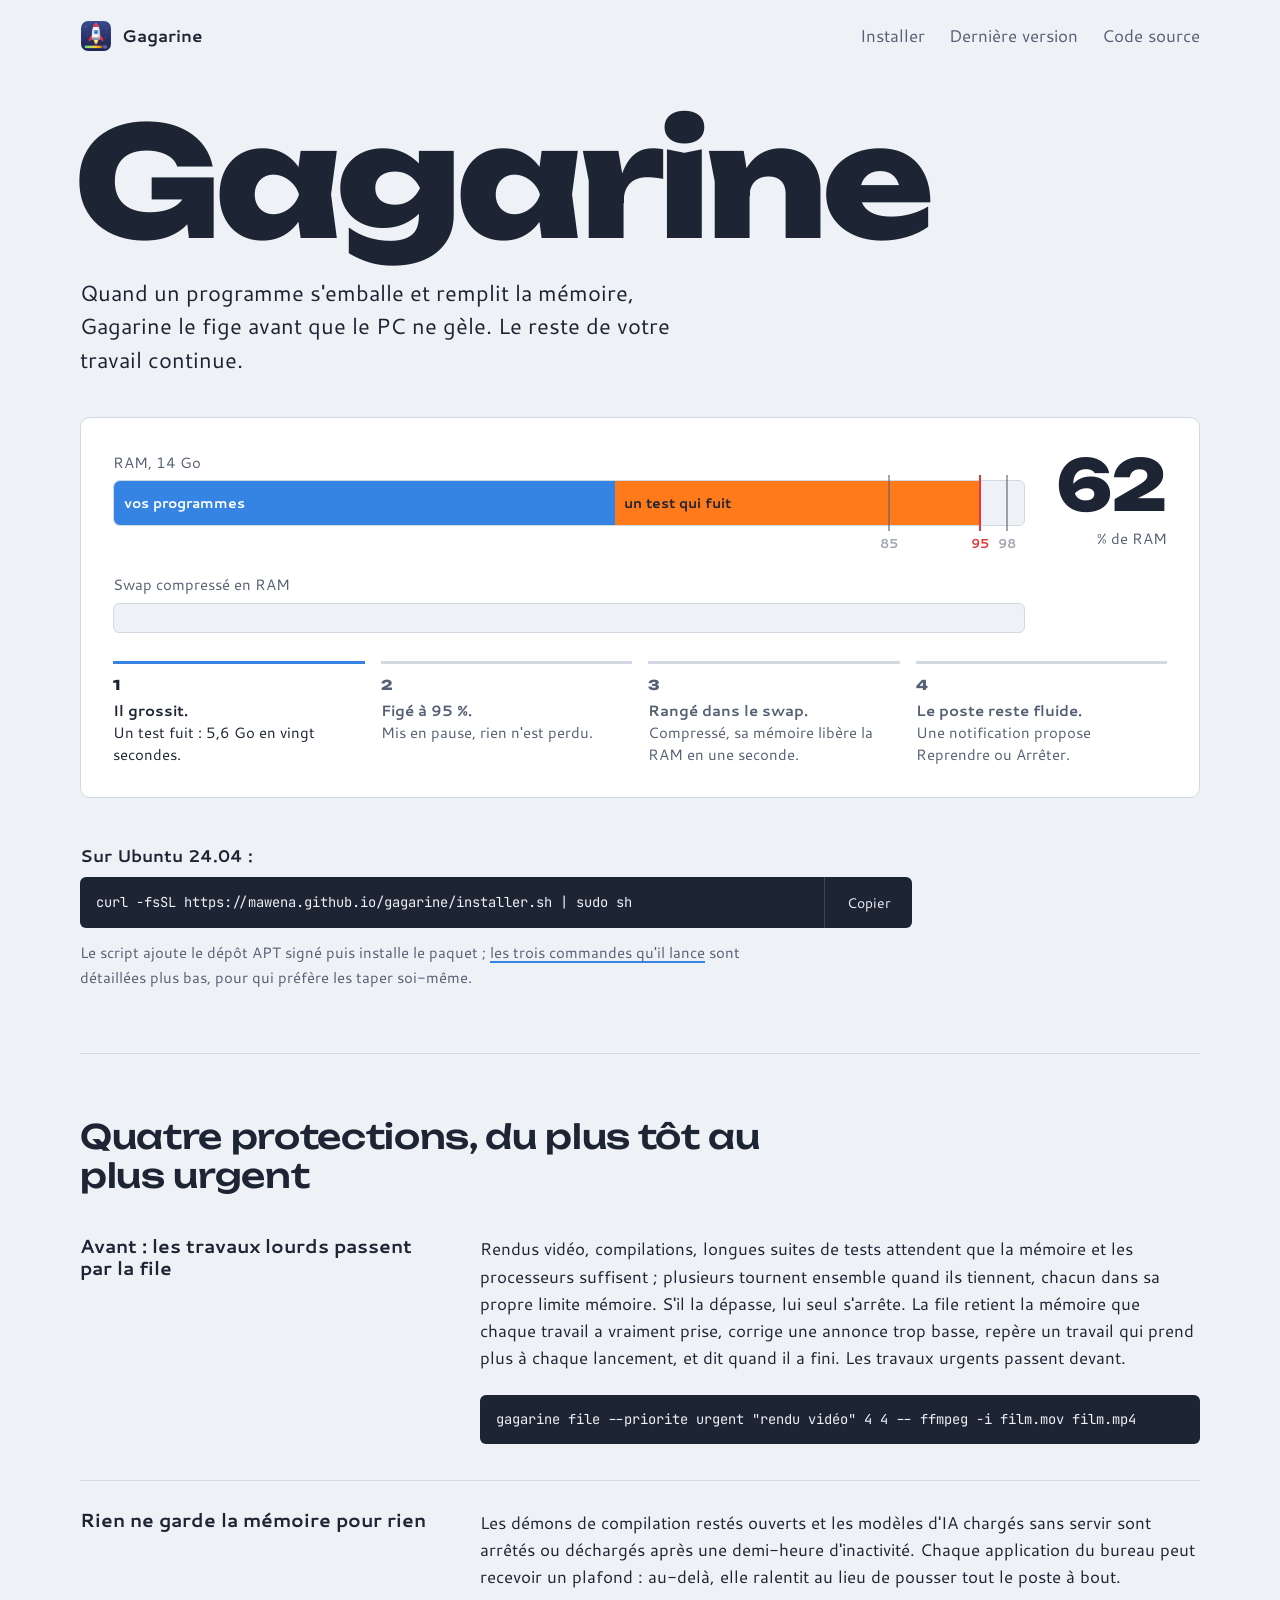
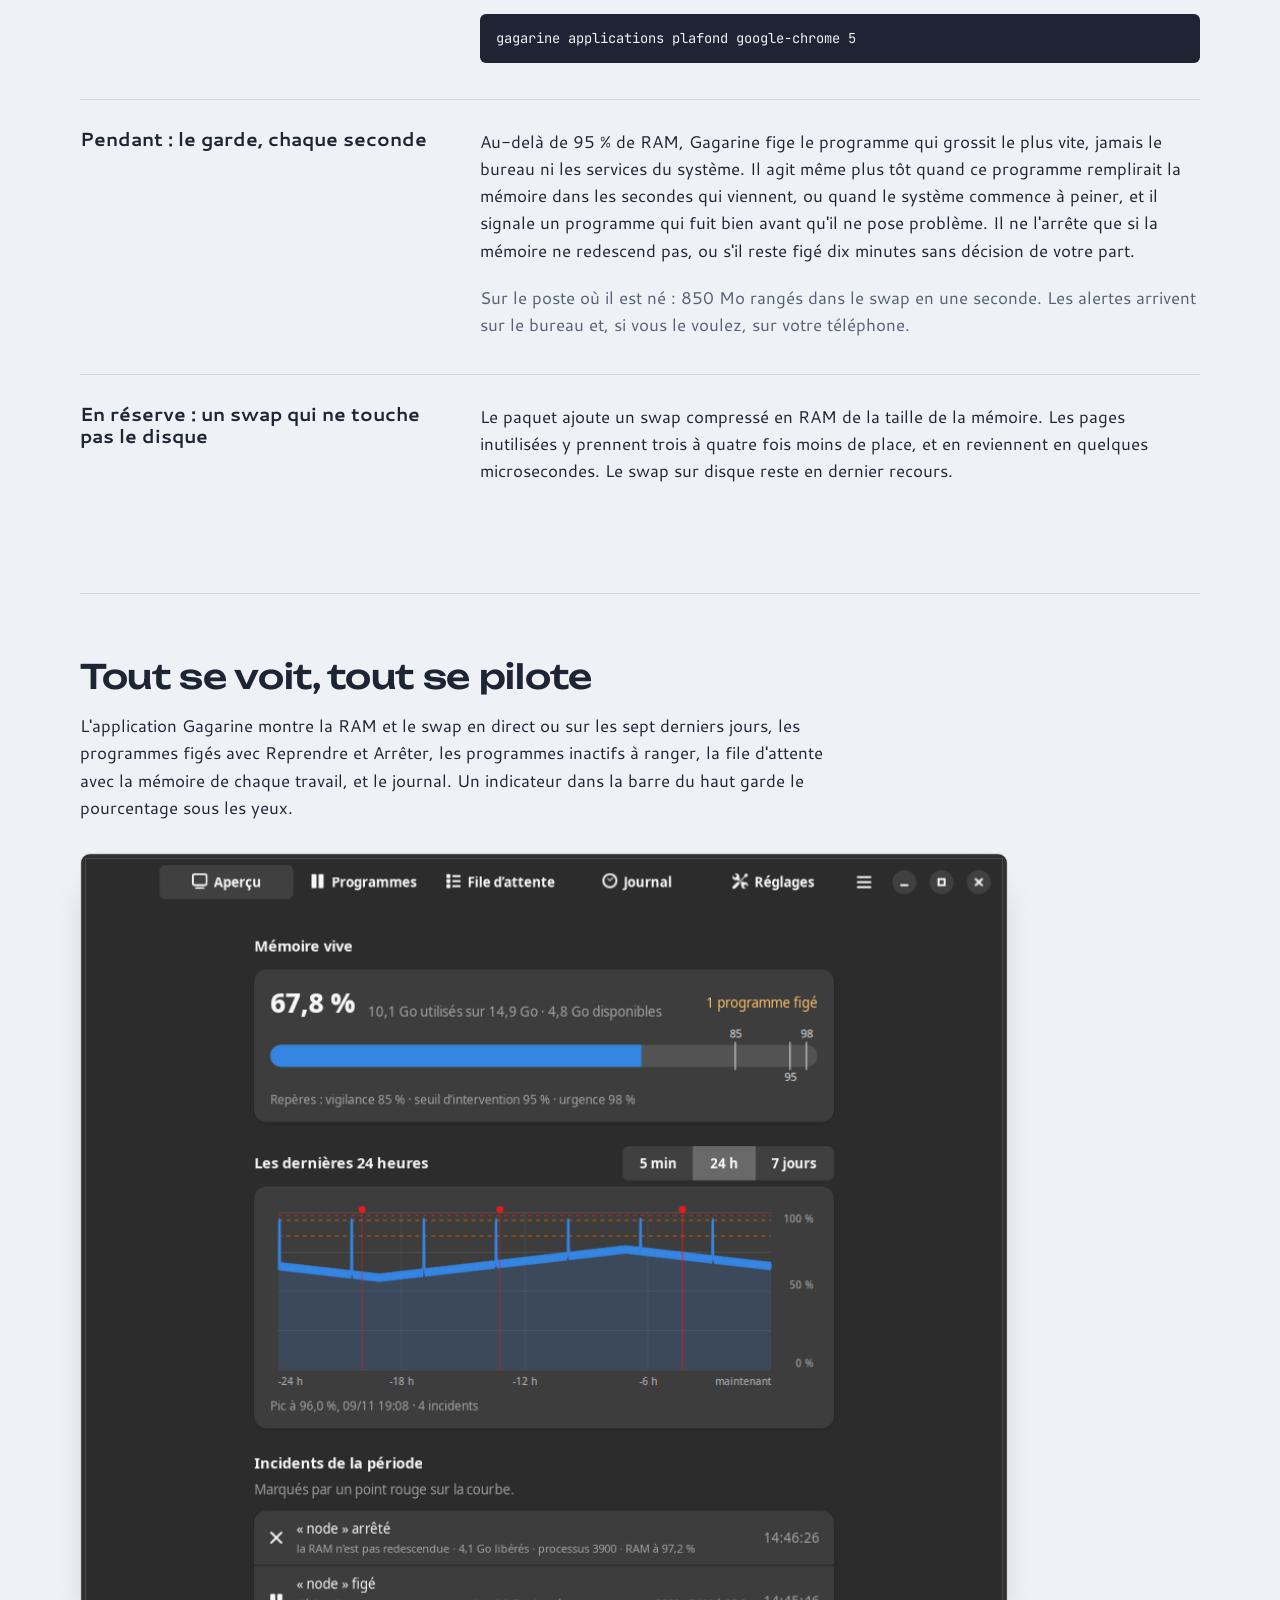
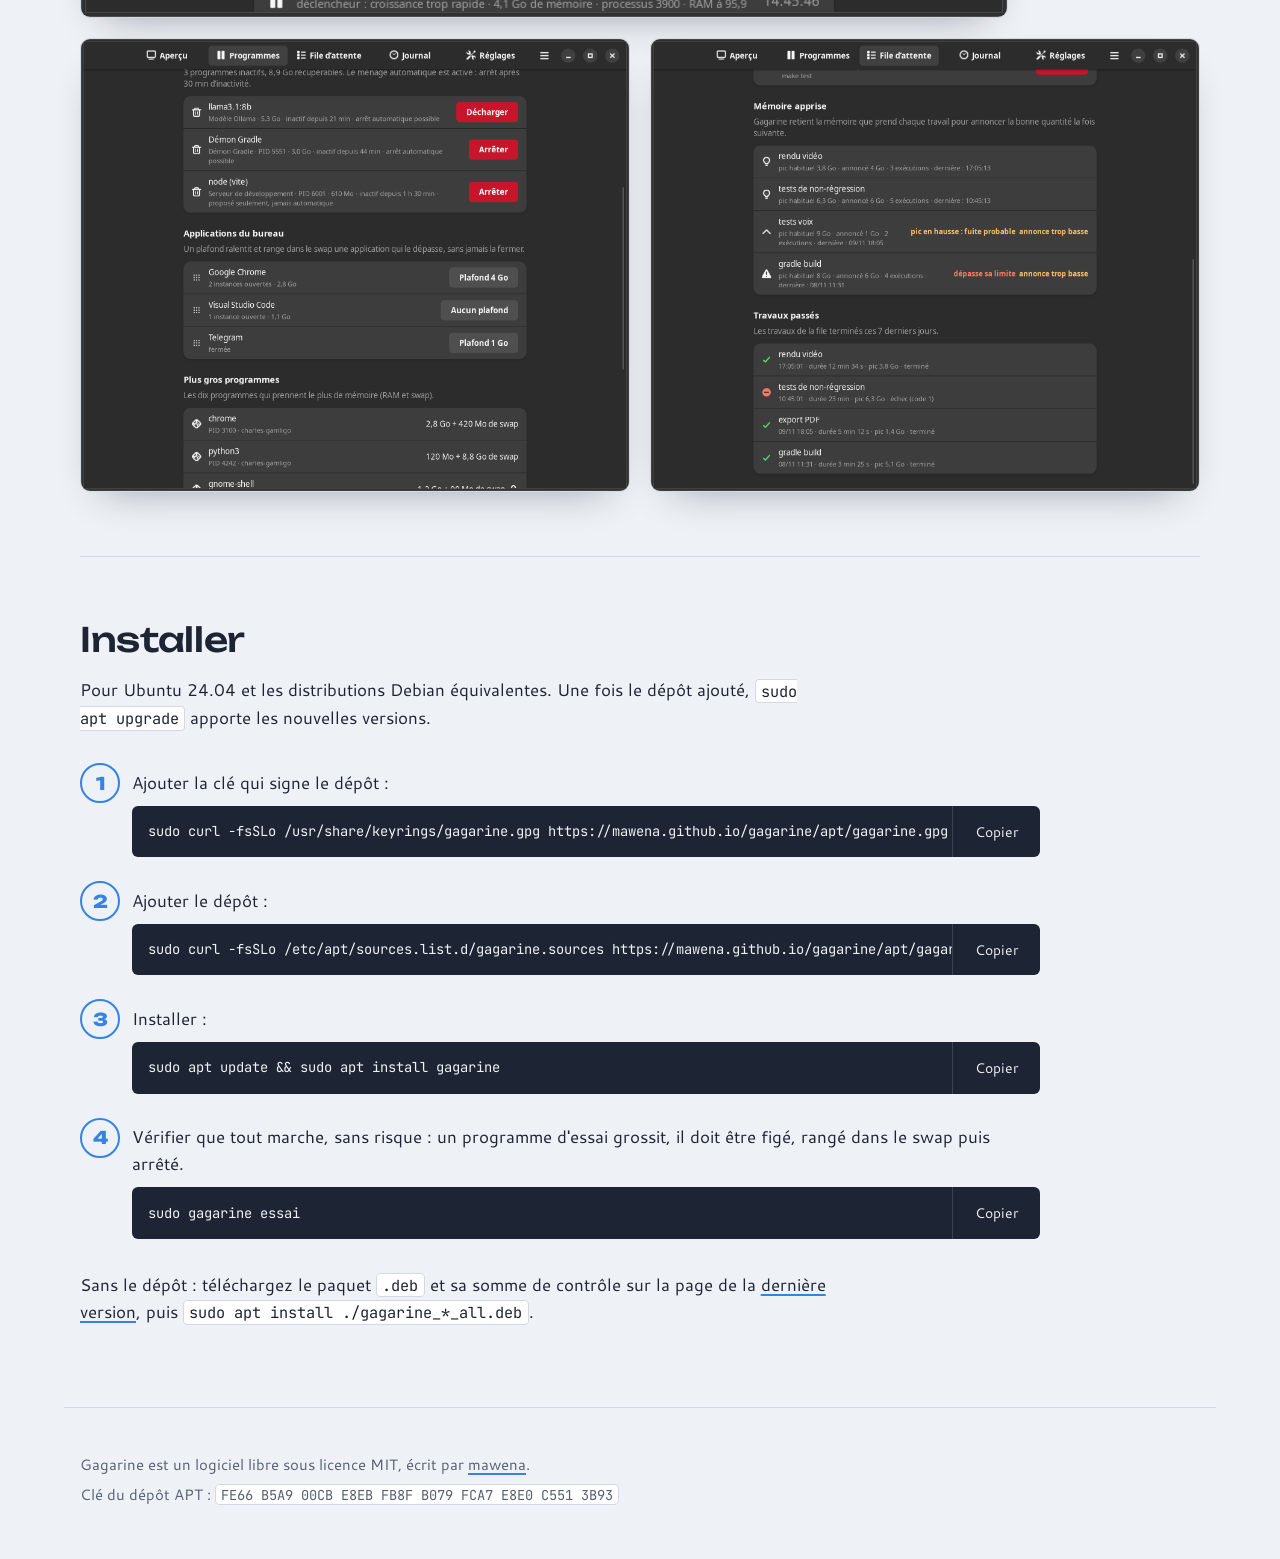
==== commit 7c43fac4: "feat(apt): publication de gagarine_1.3.0_all.deb" ====
--- a/index.html
+++ b/index.html
@@ -75,9 +75,9 @@
     <h2 id="protections-titre">Quatre protections, du plus tôt au plus urgent</h2>
 
     <div class="protection">
-      <h3>Avant : un travail lourd à la fois</h3>
-      <p>Rendus vidéo, compilations, longues suites de tests passent par la file d'attente : chacun attend que la mémoire et les processeurs suffisent, puis tourne dans sa propre limite mémoire. S'il la dépasse, lui seul s'arrête. La file retient la mémoire que chaque travail a vraiment prise et corrige une annonce trop basse ; une notification dit quand il a fini.</p>
-      <pre class="exemple"><code>gagarine file "rendu vidéo" 4 4 -- ffmpeg -i film.mov film.mp4</code></pre>
+      <h3>Avant : les travaux lourds passent par la file</h3>
+      <p>Rendus vidéo, compilations, longues suites de tests attendent que la mémoire et les processeurs suffisent ; plusieurs tournent ensemble quand ils tiennent, chacun dans sa propre limite mémoire. S'il la dépasse, lui seul s'arrête. La file retient la mémoire que chaque travail a vraiment prise, corrige une annonce trop basse, repère un travail qui prend plus à chaque lancement, et dit quand il a fini. Les travaux urgents passent devant.</p>
+      <pre class="exemple"><code>gagarine file --priorite urgent "rendu vidéo" 4 4 -- ffmpeg -i film.mov film.mp4</code></pre>
     </div>
 
     <div class="protection">
@@ -88,7 +88,7 @@
 
     <div class="protection">
       <h3>Pendant : le garde, chaque seconde</h3>
-      <p>Au-delà de 95 % de RAM, Gagarine fige le programme qui grossit le plus vite, jamais le bureau ni les services du système. Il agit même plus tôt quand ce programme remplirait la mémoire dans les secondes qui viennent, ou quand le système commence à peiner. Il ne l'arrête que si la mémoire ne redescend pas, ou s'il reste figé dix minutes sans décision de votre part.</p>
+      <p>Au-delà de 95 % de RAM, Gagarine fige le programme qui grossit le plus vite, jamais le bureau ni les services du système. Il agit même plus tôt quand ce programme remplirait la mémoire dans les secondes qui viennent, ou quand le système commence à peiner, et il signale un programme qui fuit bien avant qu'il ne pose problème. Il ne l'arrête que si la mémoire ne redescend pas, ou s'il reste figé dix minutes sans décision de votre part.</p>
       <p class="fait">Sur le poste où il est né : 850 Mo rangés dans le swap en une seconde. Les alertes arrivent sur le bureau et, si vous le voulez, sur votre téléphone.</p>
     </div>
 
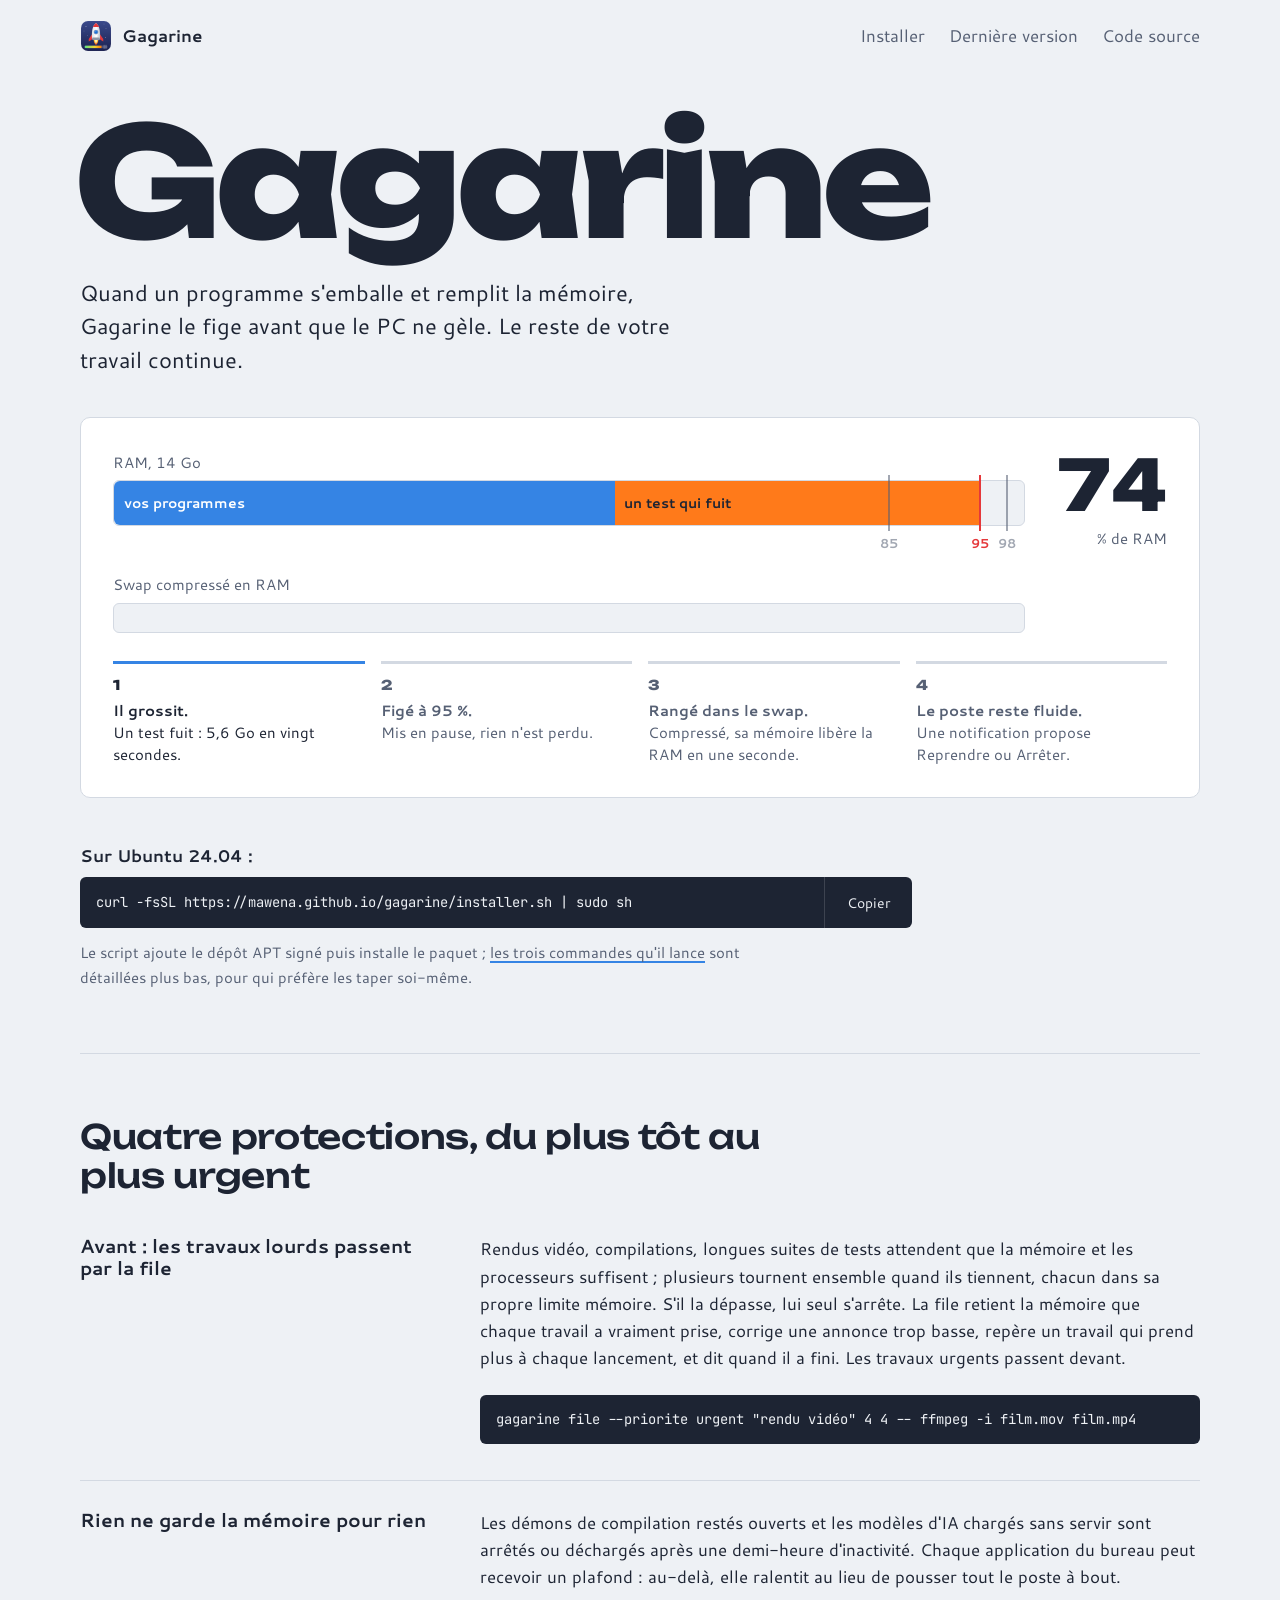
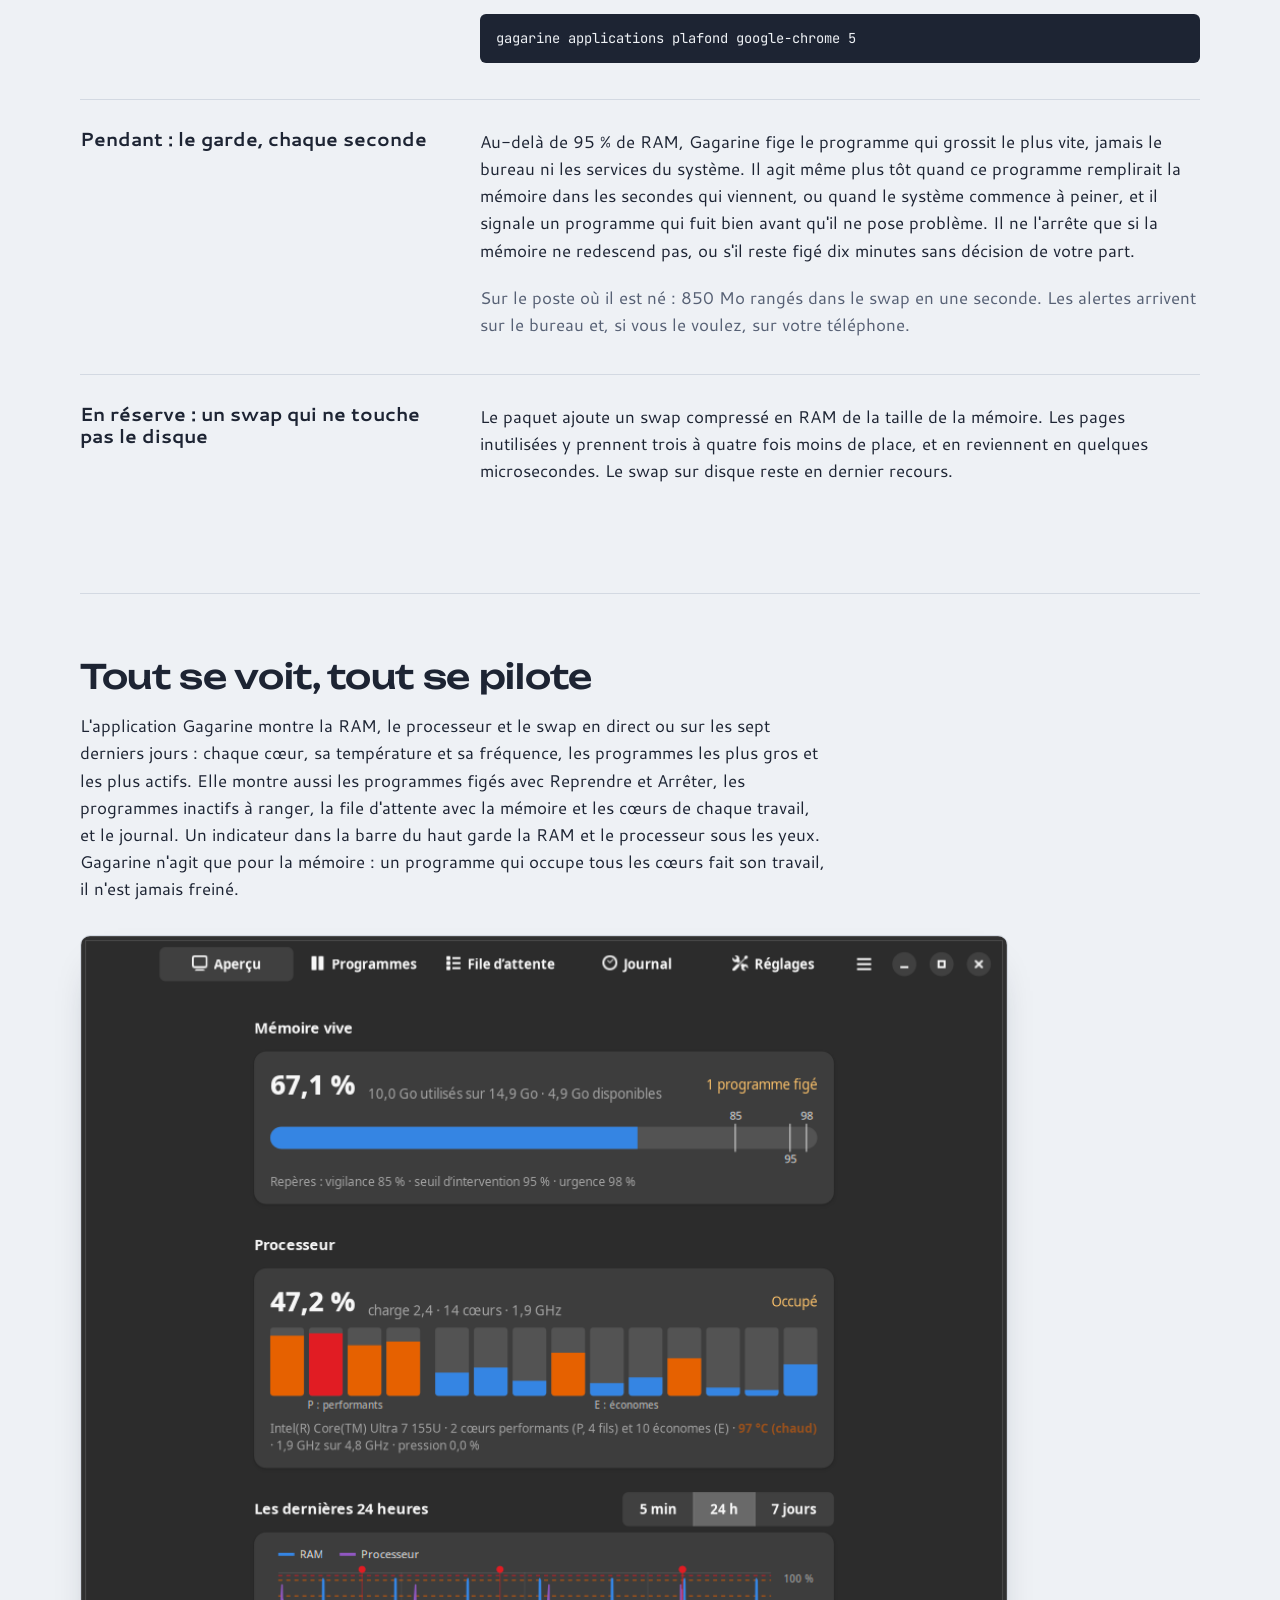
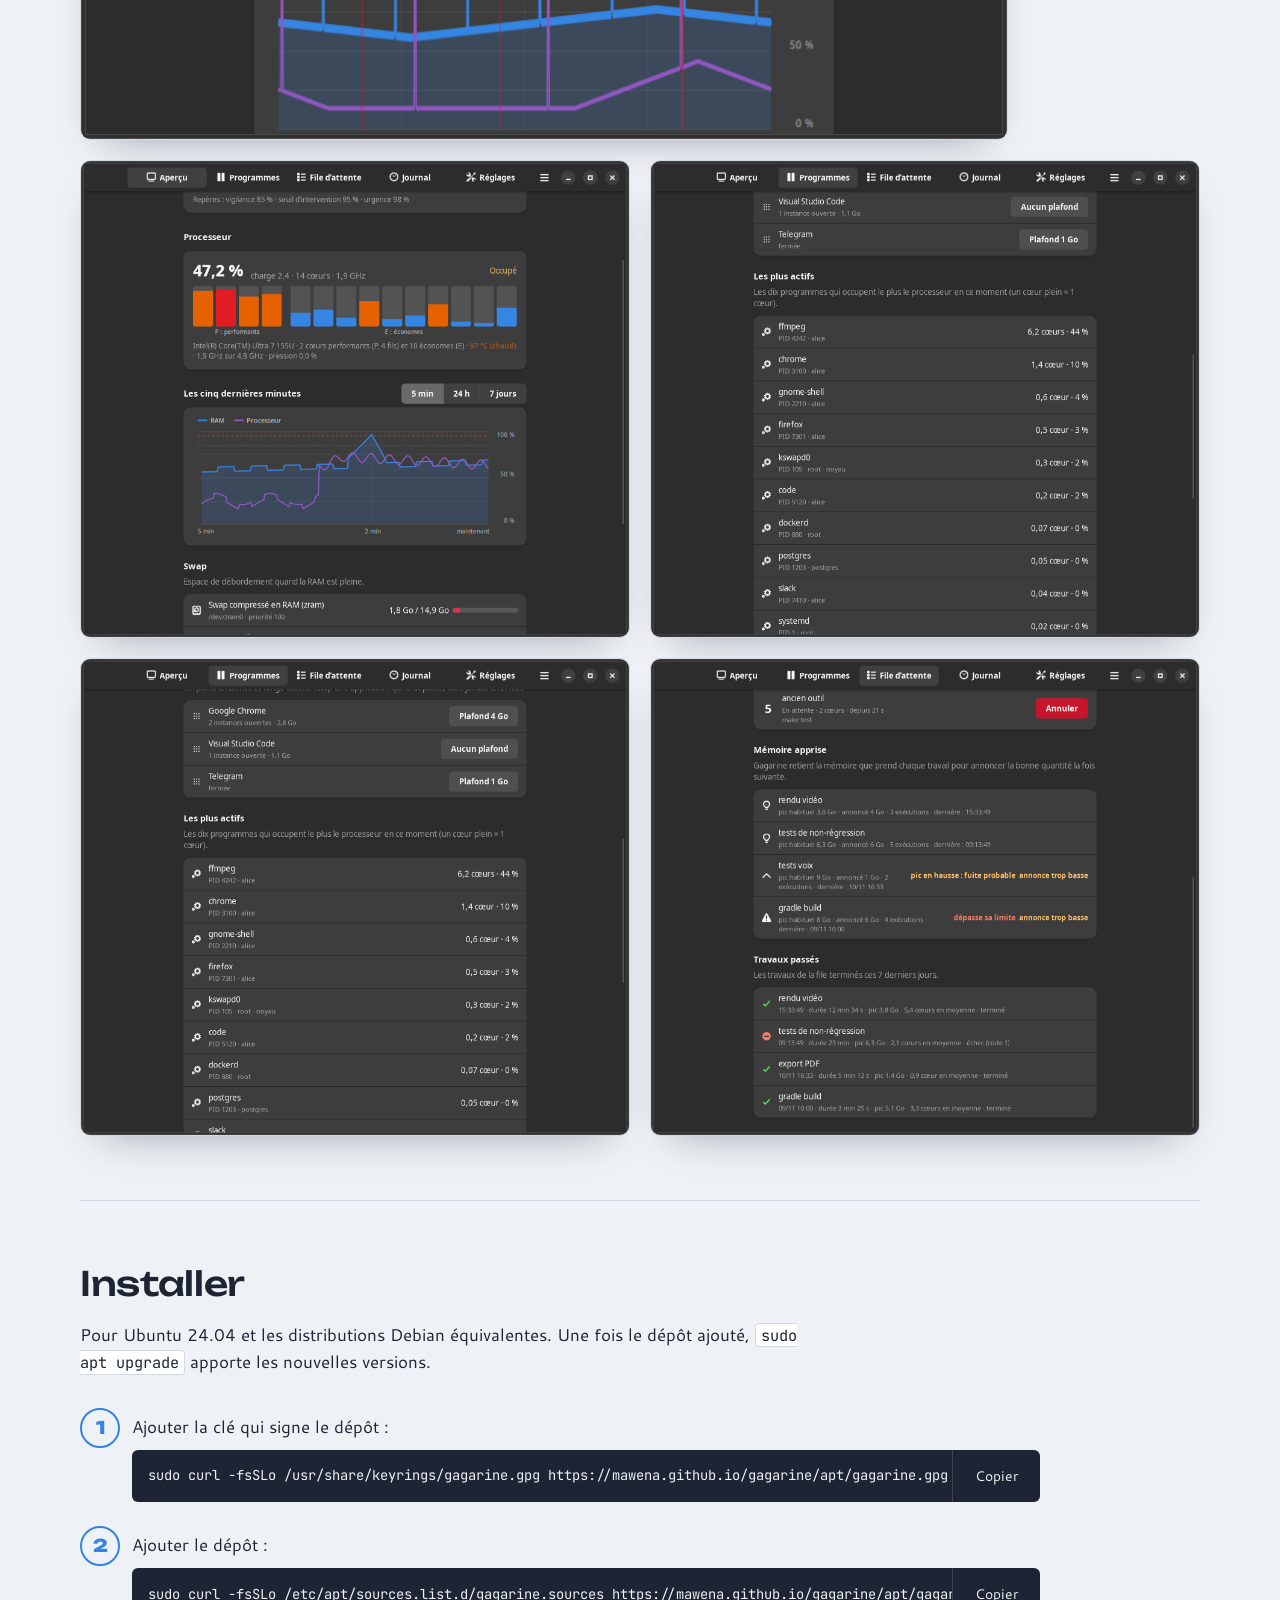
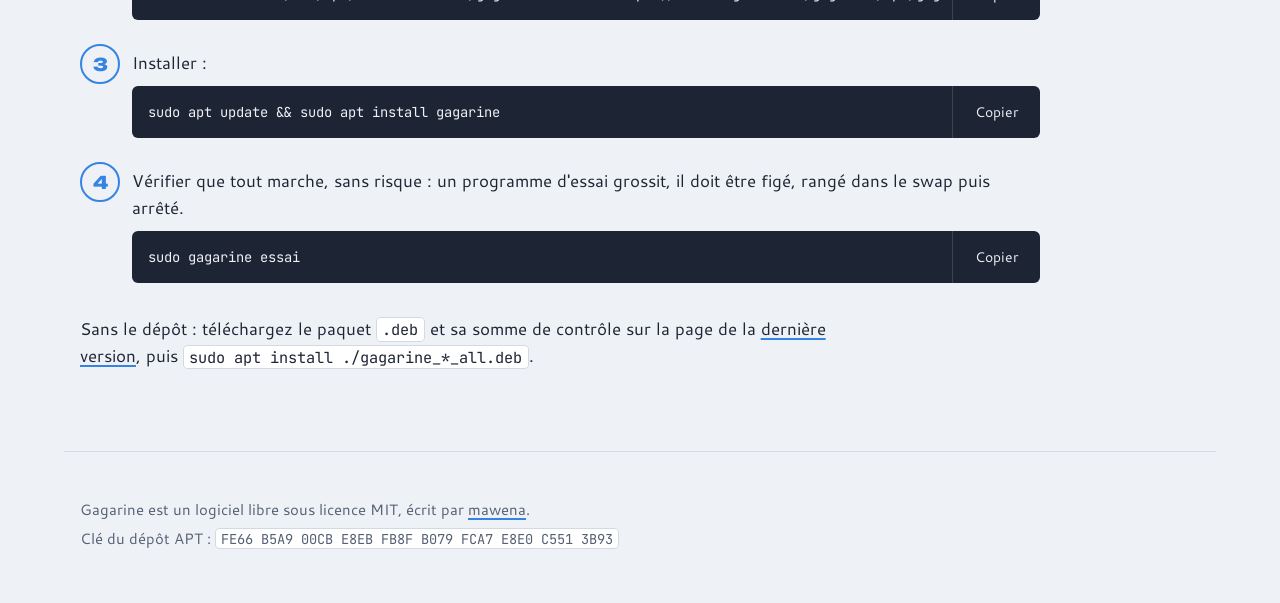
==== commit 2961a7eb: "feat(apt): publication de gagarine_1.4.0_all.deb" ====
--- a/index.html
+++ b/index.html
@@ -100,16 +100,22 @@
 
   <section class="ecrans" aria-labelledby="ecrans-titre">
     <h2 id="ecrans-titre">Tout se voit, tout se pilote</h2>
-    <p>L'application Gagarine montre la RAM et le swap en direct ou sur les sept derniers jours, les programmes figés avec Reprendre et Arrêter, les programmes inactifs à ranger, la file d'attente avec la mémoire de chaque travail, et le journal. Un indicateur dans la barre du haut garde le pourcentage sous les yeux.</p>
+    <p>L'application Gagarine montre la RAM, le processeur et le swap en direct ou sur les sept derniers jours : chaque cœur, sa température et sa fréquence, les programmes les plus gros et les plus actifs. Elle montre aussi les programmes figés avec Reprendre et Arrêter, les programmes inactifs à ranger, la file d'attente avec la mémoire et les cœurs de chaque travail, et le journal. Un indicateur dans la barre du haut garde la RAM et le processeur sous les yeux. Gagarine n'agit que pour la mémoire : un programme qui occupe tous les cœurs fait son travail, il n'est jamais freiné.</p>
     <div class="galerie">
       <figure class="capture capture-grande">
-        <img src="captures/apercu-24h.png" alt="Page Aperçu : jauge de la RAM, courbe des dernières 24 heures avec les incidents marqués, et swap" width="910" height="750" loading="lazy">
+        <img src="captures/apercu-24h.png" alt="Page Aperçu : jauge de la RAM, courbe des dernières 24 heures avec les incidents marqués, et swap" width="910" height="790" loading="lazy">
       </figure>
       <figure class="capture">
-        <img src="captures/programmes-menage.png" alt="Page Programmes : un programme figé avec Reprendre et Arrêter, puis le ménage des programmes inactifs" width="910" height="750" loading="lazy">
+        <img src="captures/apercu-processeur.png" alt="Page Aperçu, groupe Processeur : utilisation de chaque cœur performant et économe, température, fréquence, et courbe de la RAM et du processeur" width="910" height="790" loading="lazy">
       </figure>
       <figure class="capture">
-        <img src="captures/file-historique.png" alt="Page File d'attente : travaux, mémoire apprise de chaque travail et travaux passés" width="910" height="750" loading="lazy">
+        <img src="captures/programmes-actifs.png" alt="Page Programmes : les dix programmes qui occupent le plus le processeur, en cœurs utilisés" width="910" height="790" loading="lazy">
+      </figure>
+      <figure class="capture">
+        <img src="captures/programmes-menage.png" alt="Page Programmes : un programme figé avec Reprendre et Arrêter, puis le ménage des programmes inactifs" width="910" height="790" loading="lazy">
+      </figure>
+      <figure class="capture">
+        <img src="captures/file-historique.png" alt="Page File d'attente : travaux, mémoire apprise de chaque travail et travaux passés" width="910" height="790" loading="lazy">
       </figure>
     </div>
   </section>
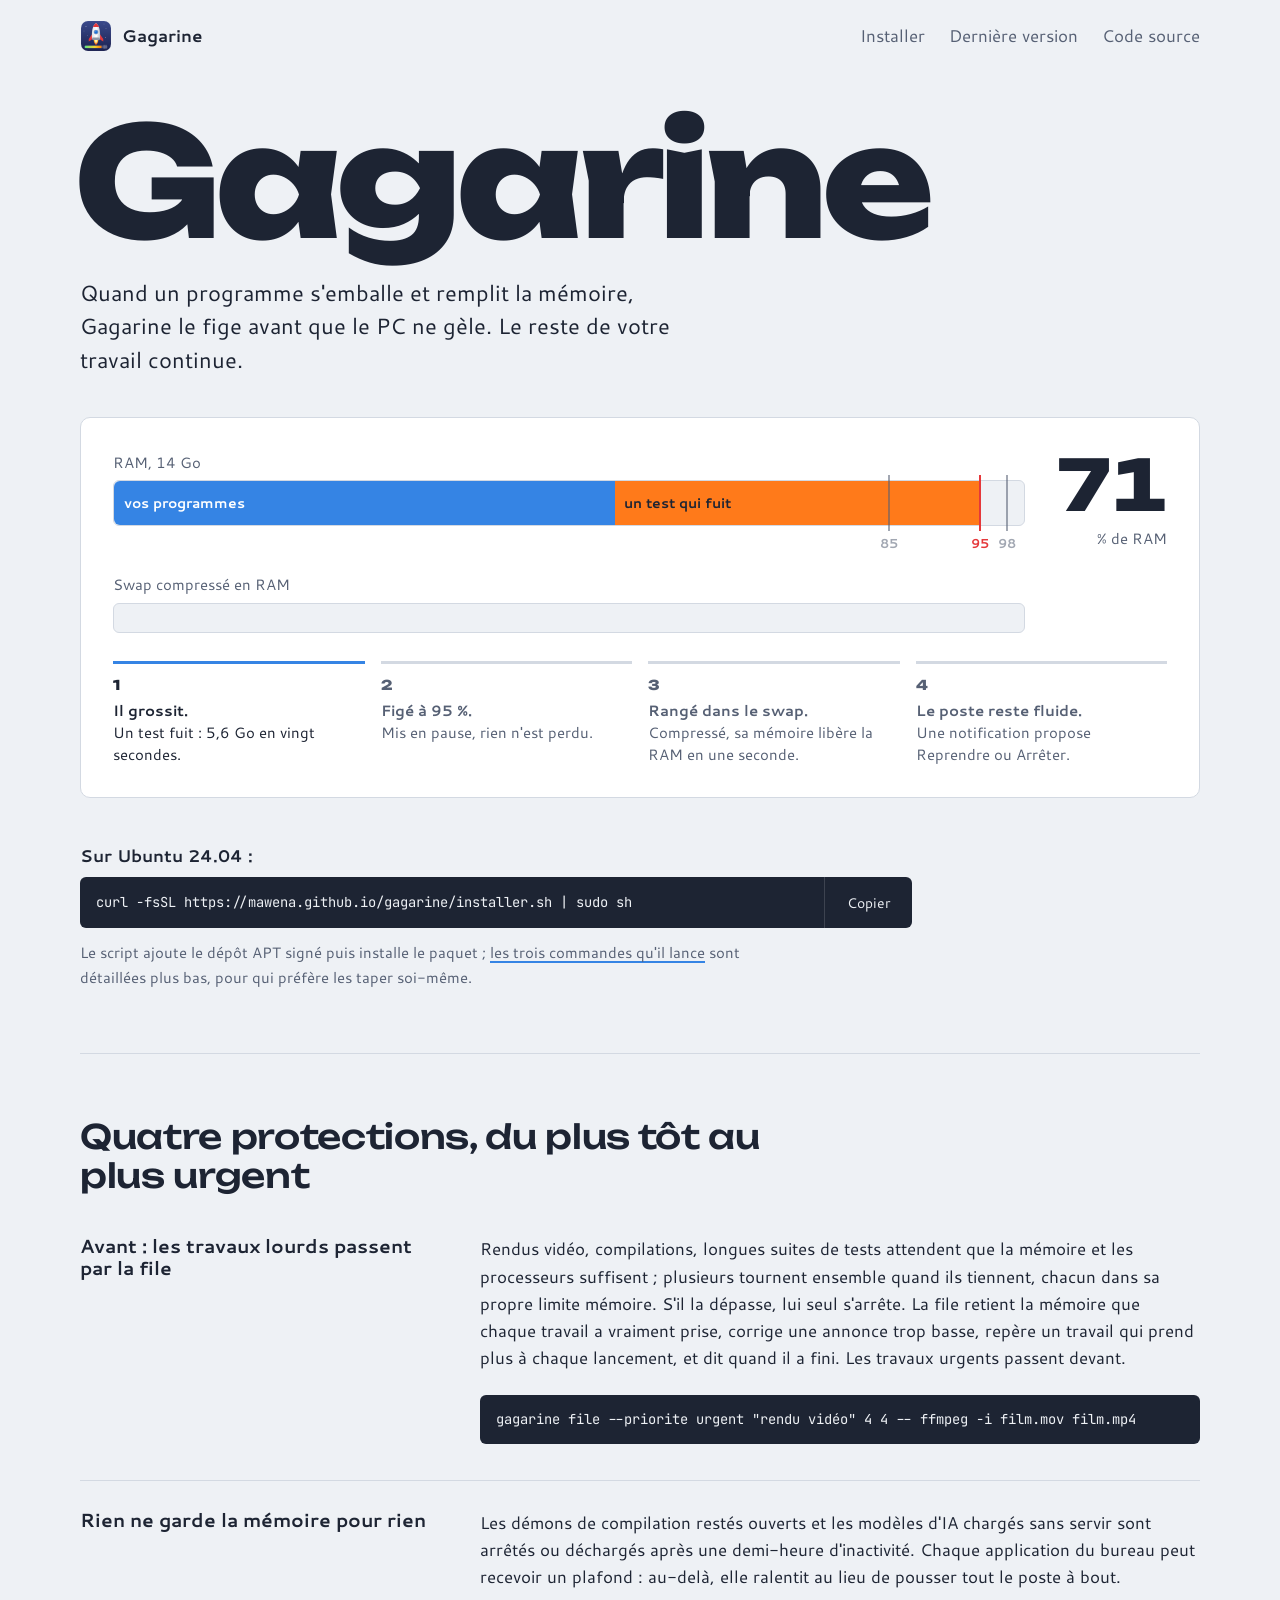
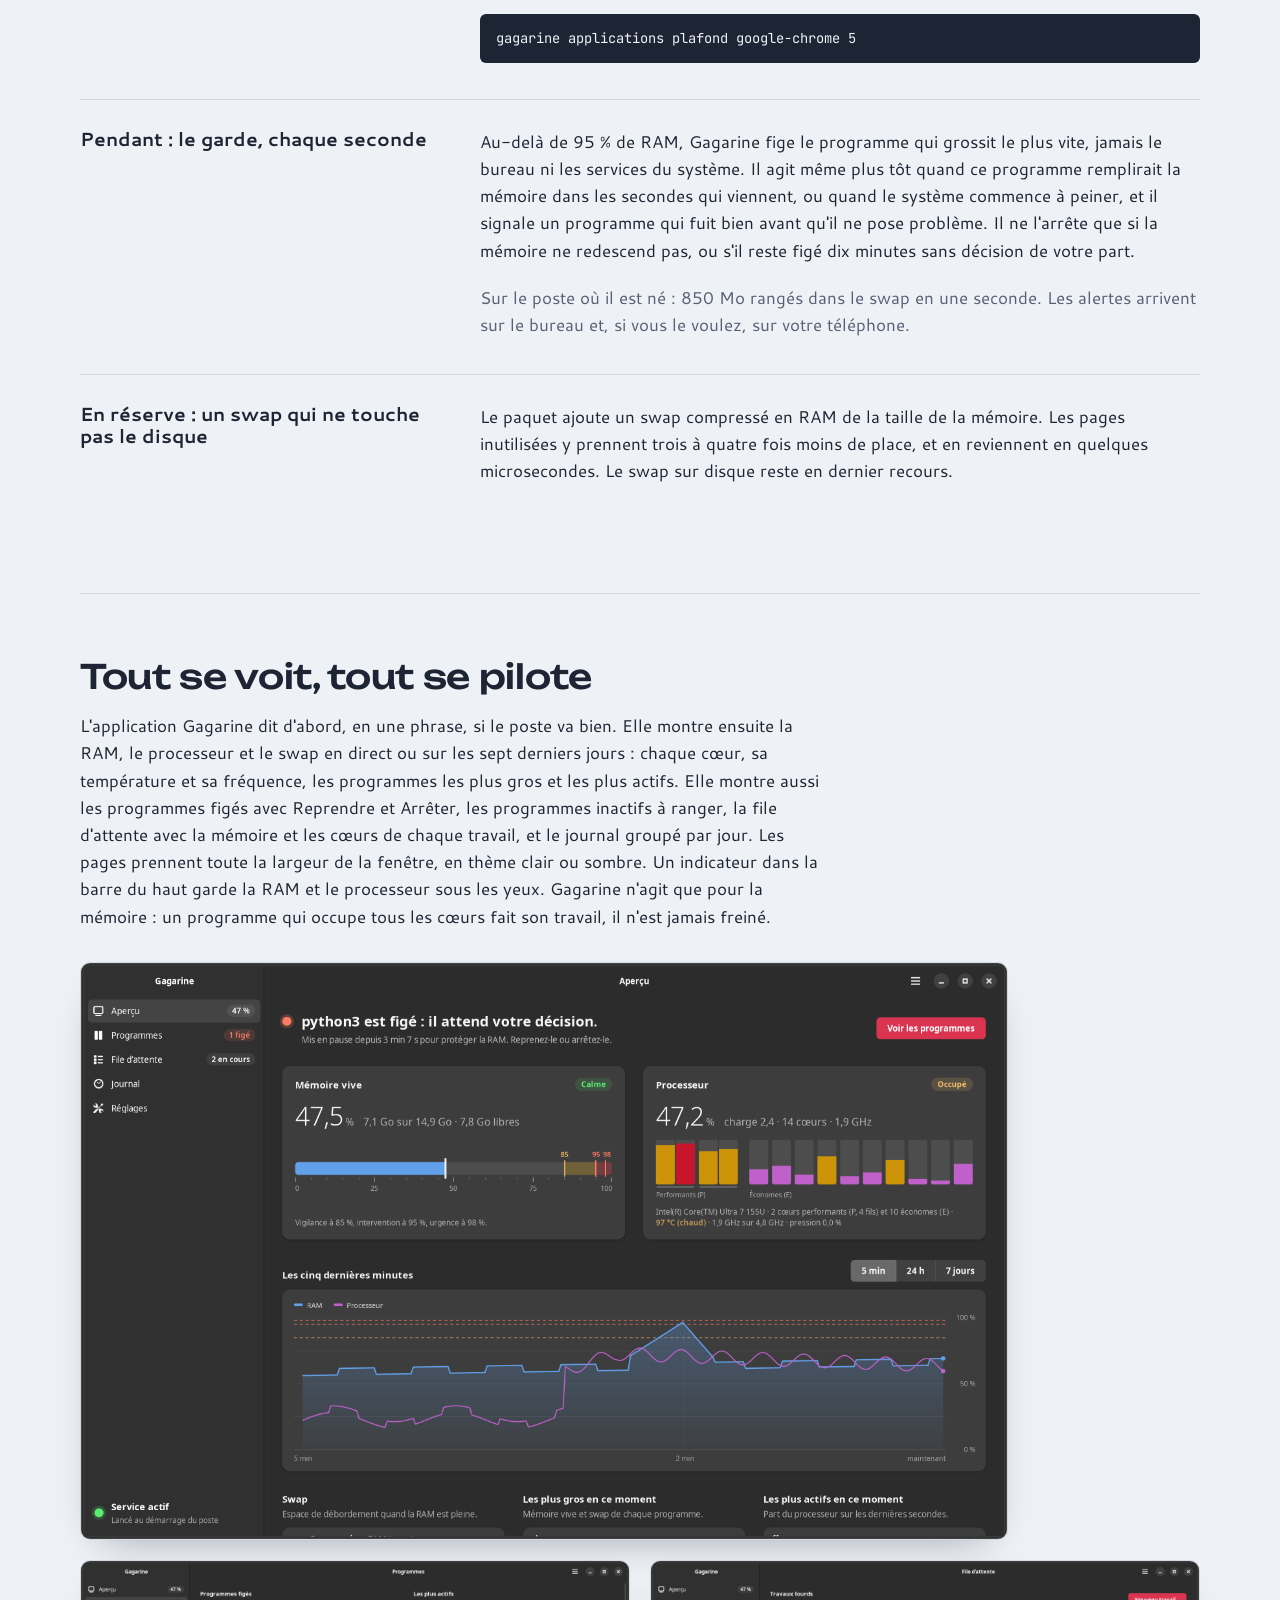
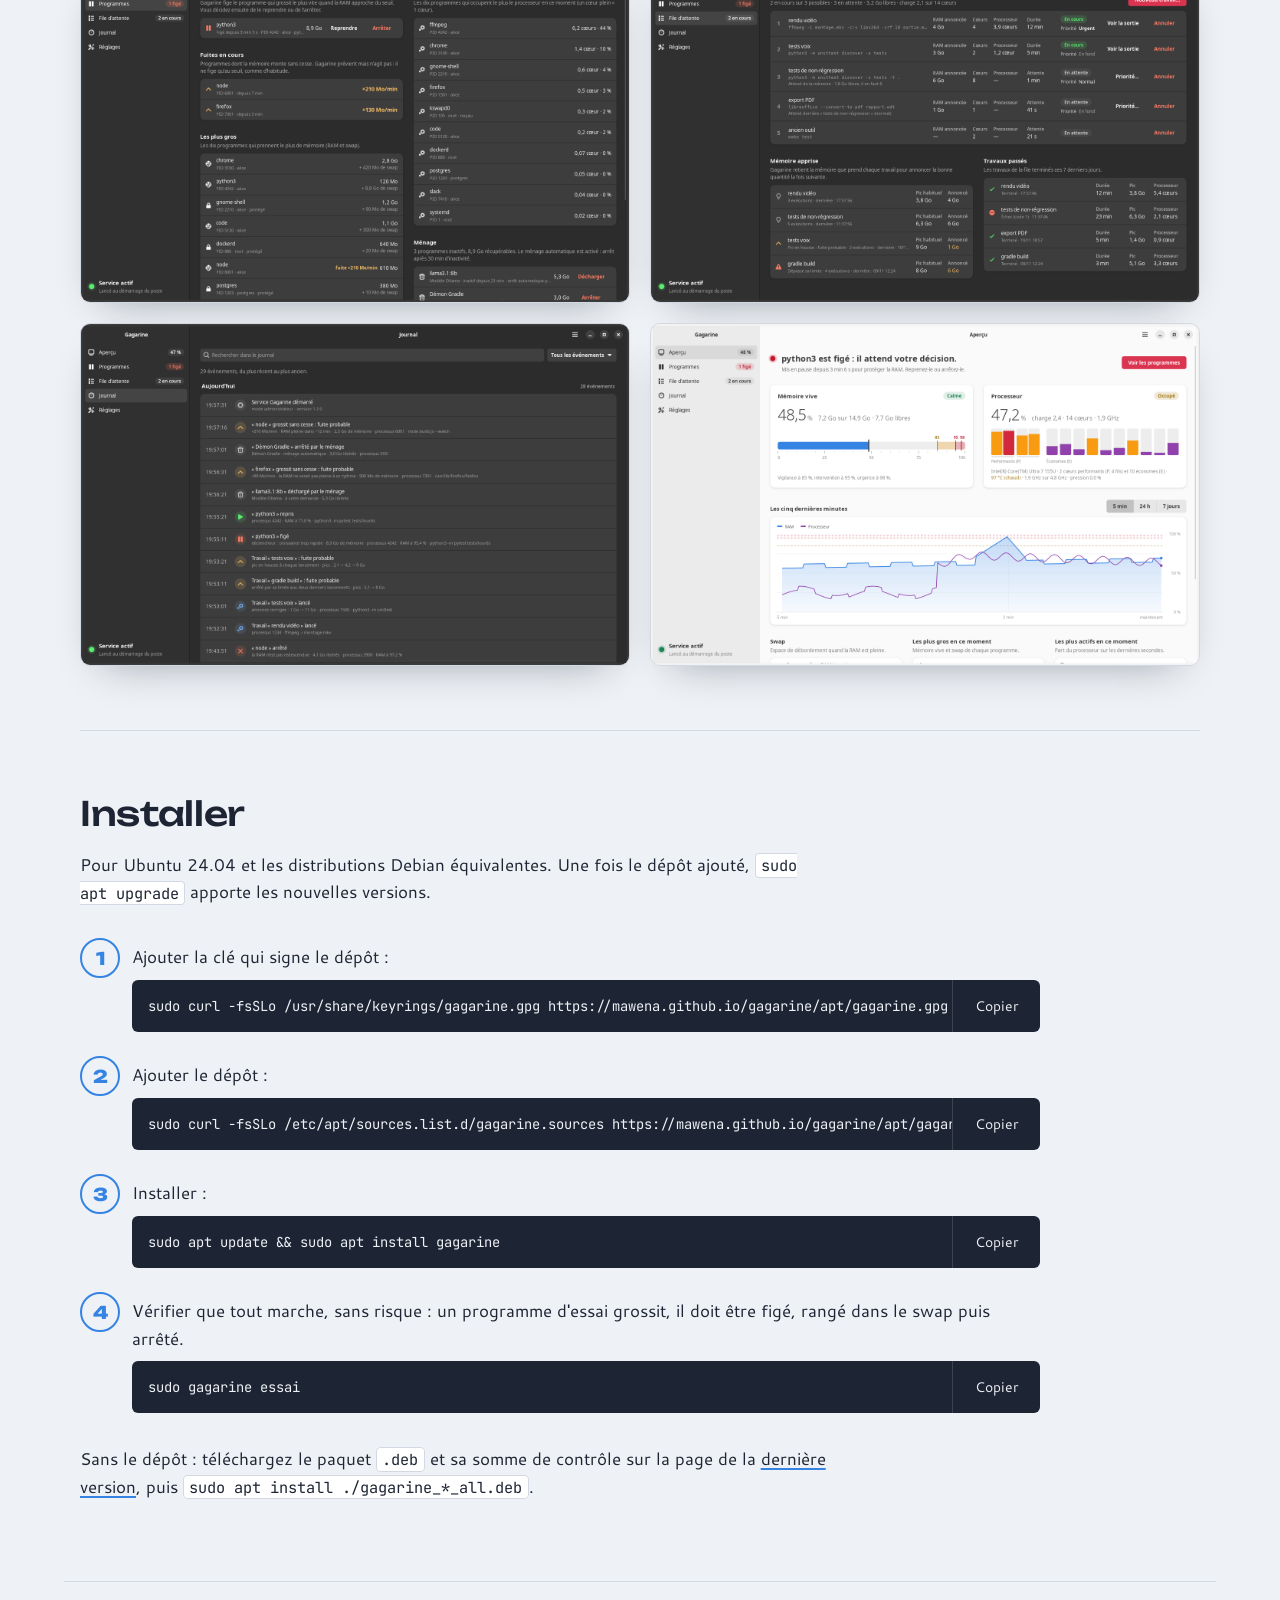
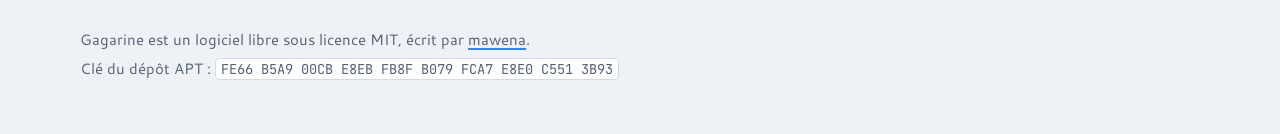
==== commit 8f54ac15: "feat(apt): publication de gagarine_1.5.0_all.deb" ====
--- a/index.html
+++ b/index.html
@@ -100,22 +100,22 @@
 
   <section class="ecrans" aria-labelledby="ecrans-titre">
     <h2 id="ecrans-titre">Tout se voit, tout se pilote</h2>
-    <p>L'application Gagarine montre la RAM, le processeur et le swap en direct ou sur les sept derniers jours : chaque cœur, sa température et sa fréquence, les programmes les plus gros et les plus actifs. Elle montre aussi les programmes figés avec Reprendre et Arrêter, les programmes inactifs à ranger, la file d'attente avec la mémoire et les cœurs de chaque travail, et le journal. Un indicateur dans la barre du haut garde la RAM et le processeur sous les yeux. Gagarine n'agit que pour la mémoire : un programme qui occupe tous les cœurs fait son travail, il n'est jamais freiné.</p>
+    <p>L'application Gagarine dit d'abord, en une phrase, si le poste va bien. Elle montre ensuite la RAM, le processeur et le swap en direct ou sur les sept derniers jours : chaque cœur, sa température et sa fréquence, les programmes les plus gros et les plus actifs. Elle montre aussi les programmes figés avec Reprendre et Arrêter, les programmes inactifs à ranger, la file d'attente avec la mémoire et les cœurs de chaque travail, et le journal groupé par jour. Les pages prennent toute la largeur de la fenêtre, en thème clair ou sombre. Un indicateur dans la barre du haut garde la RAM et le processeur sous les yeux. Gagarine n'agit que pour la mémoire : un programme qui occupe tous les cœurs fait son travail, il n'est jamais freiné.</p>
     <div class="galerie">
       <figure class="capture capture-grande">
-        <img src="captures/apercu-24h.png" alt="Page Aperçu : jauge de la RAM, courbe des dernières 24 heures avec les incidents marqués, et swap" width="910" height="790" loading="lazy">
+        <img src="captures/apercu-large.png" alt="Page Aperçu : phrase d'état avec son voyant, échelle graduée de la RAM, cœurs du processeur et courbe des cinq dernières minutes" width="1430" height="890" loading="lazy">
       </figure>
       <figure class="capture">
-        <img src="captures/apercu-processeur.png" alt="Page Aperçu, groupe Processeur : utilisation de chaque cœur performant et économe, température, fréquence, et courbe de la RAM et du processeur" width="910" height="790" loading="lazy">
+        <img src="captures/programmes-large.png" alt="Page Programmes en deux colonnes : programme figé avec Reprendre et Arrêter, fuites, plus gros et plus actifs" width="1430" height="890" loading="lazy">
       </figure>
       <figure class="capture">
-        <img src="captures/programmes-actifs.png" alt="Page Programmes : les dix programmes qui occupent le plus le processeur, en cœurs utilisés" width="910" height="790" loading="lazy">
+        <img src="captures/file-large.png" alt="Page File d'attente : travaux en colonnes (RAM, cœurs, processeur, durée), mémoire apprise et travaux passés" width="1430" height="890" loading="lazy">
       </figure>
       <figure class="capture">
-        <img src="captures/programmes-menage.png" alt="Page Programmes : un programme figé avec Reprendre et Arrêter, puis le ménage des programmes inactifs" width="910" height="790" loading="lazy">
+        <img src="captures/journal-large.png" alt="Page Journal : événements groupés par jour, l'heure à gauche comme une frise" width="1430" height="890" loading="lazy">
       </figure>
       <figure class="capture">
-        <img src="captures/file-historique.png" alt="Page File d'attente : travaux, mémoire apprise de chaque travail et travaux passés" width="910" height="790" loading="lazy">
+        <img src="captures/apercu-clair.png" alt="Page Aperçu en thème clair" width="1430" height="890" loading="lazy">
       </figure>
     </div>
   </section>
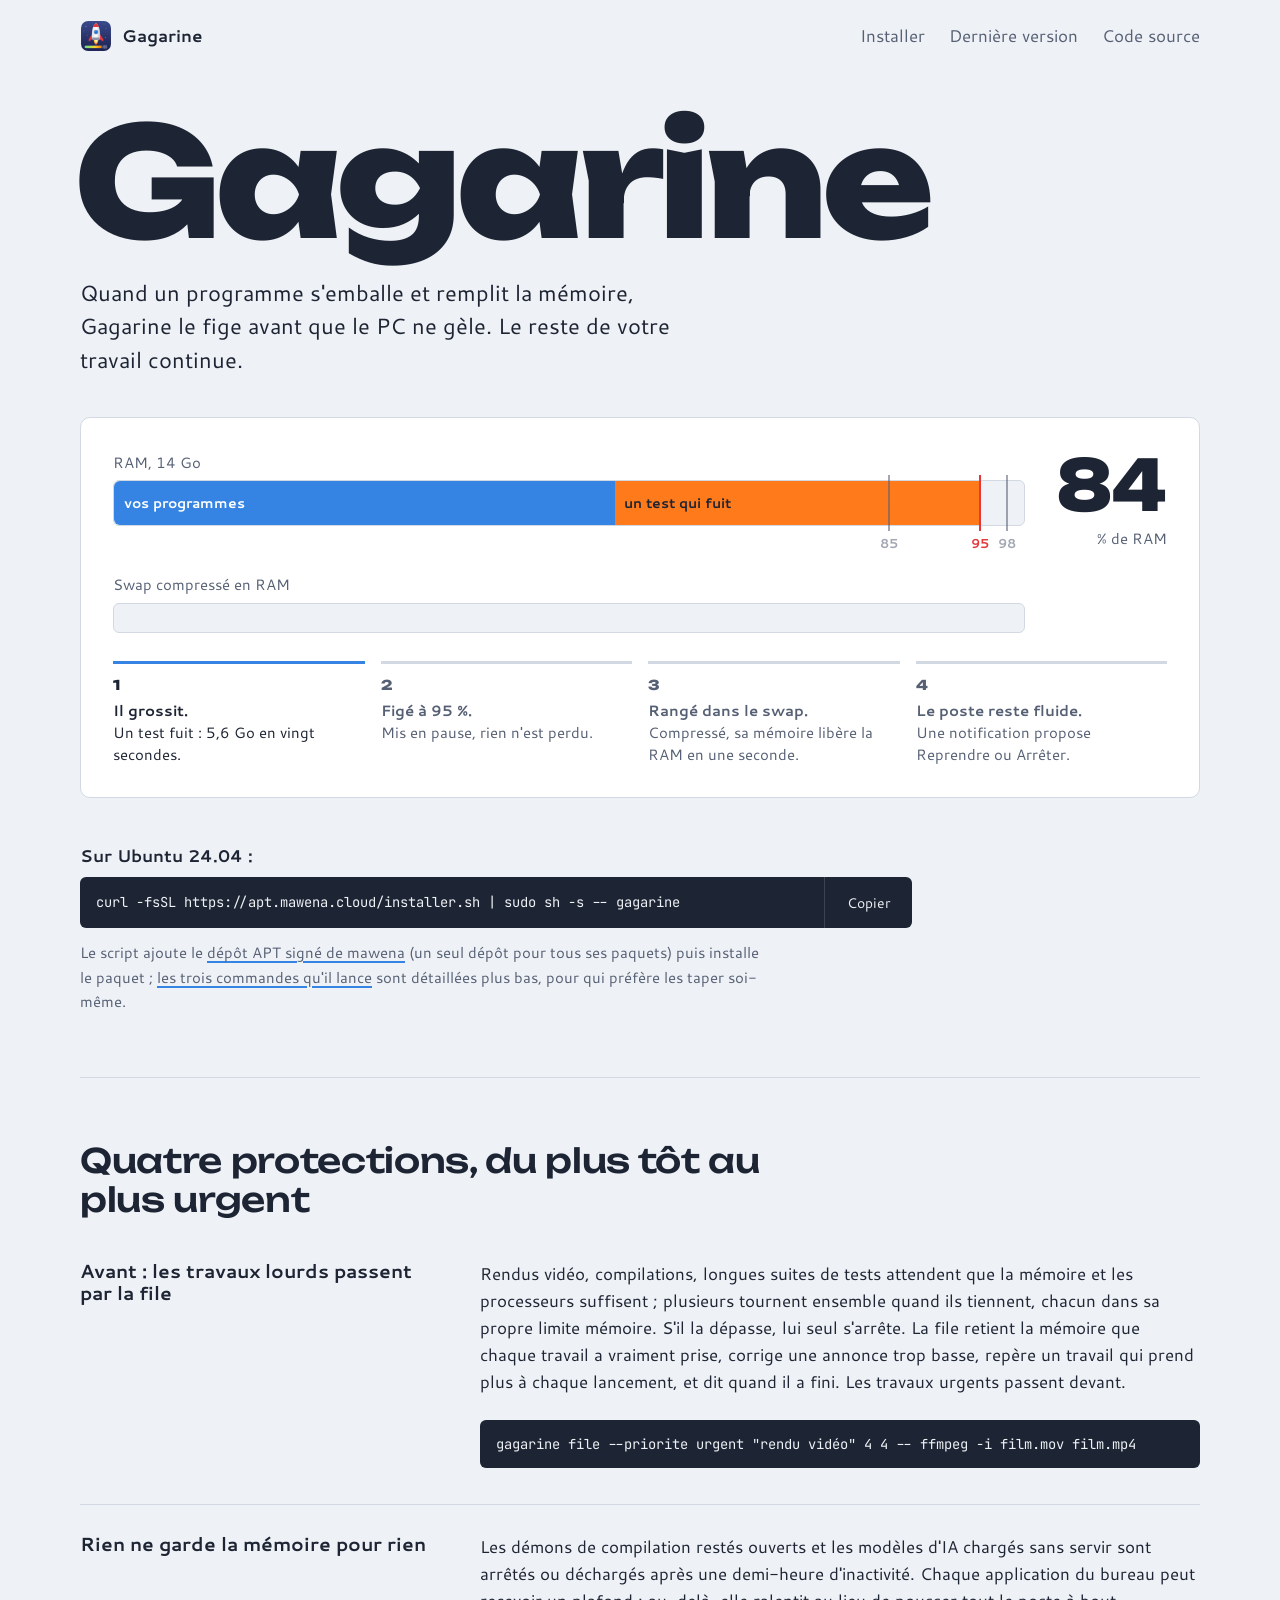
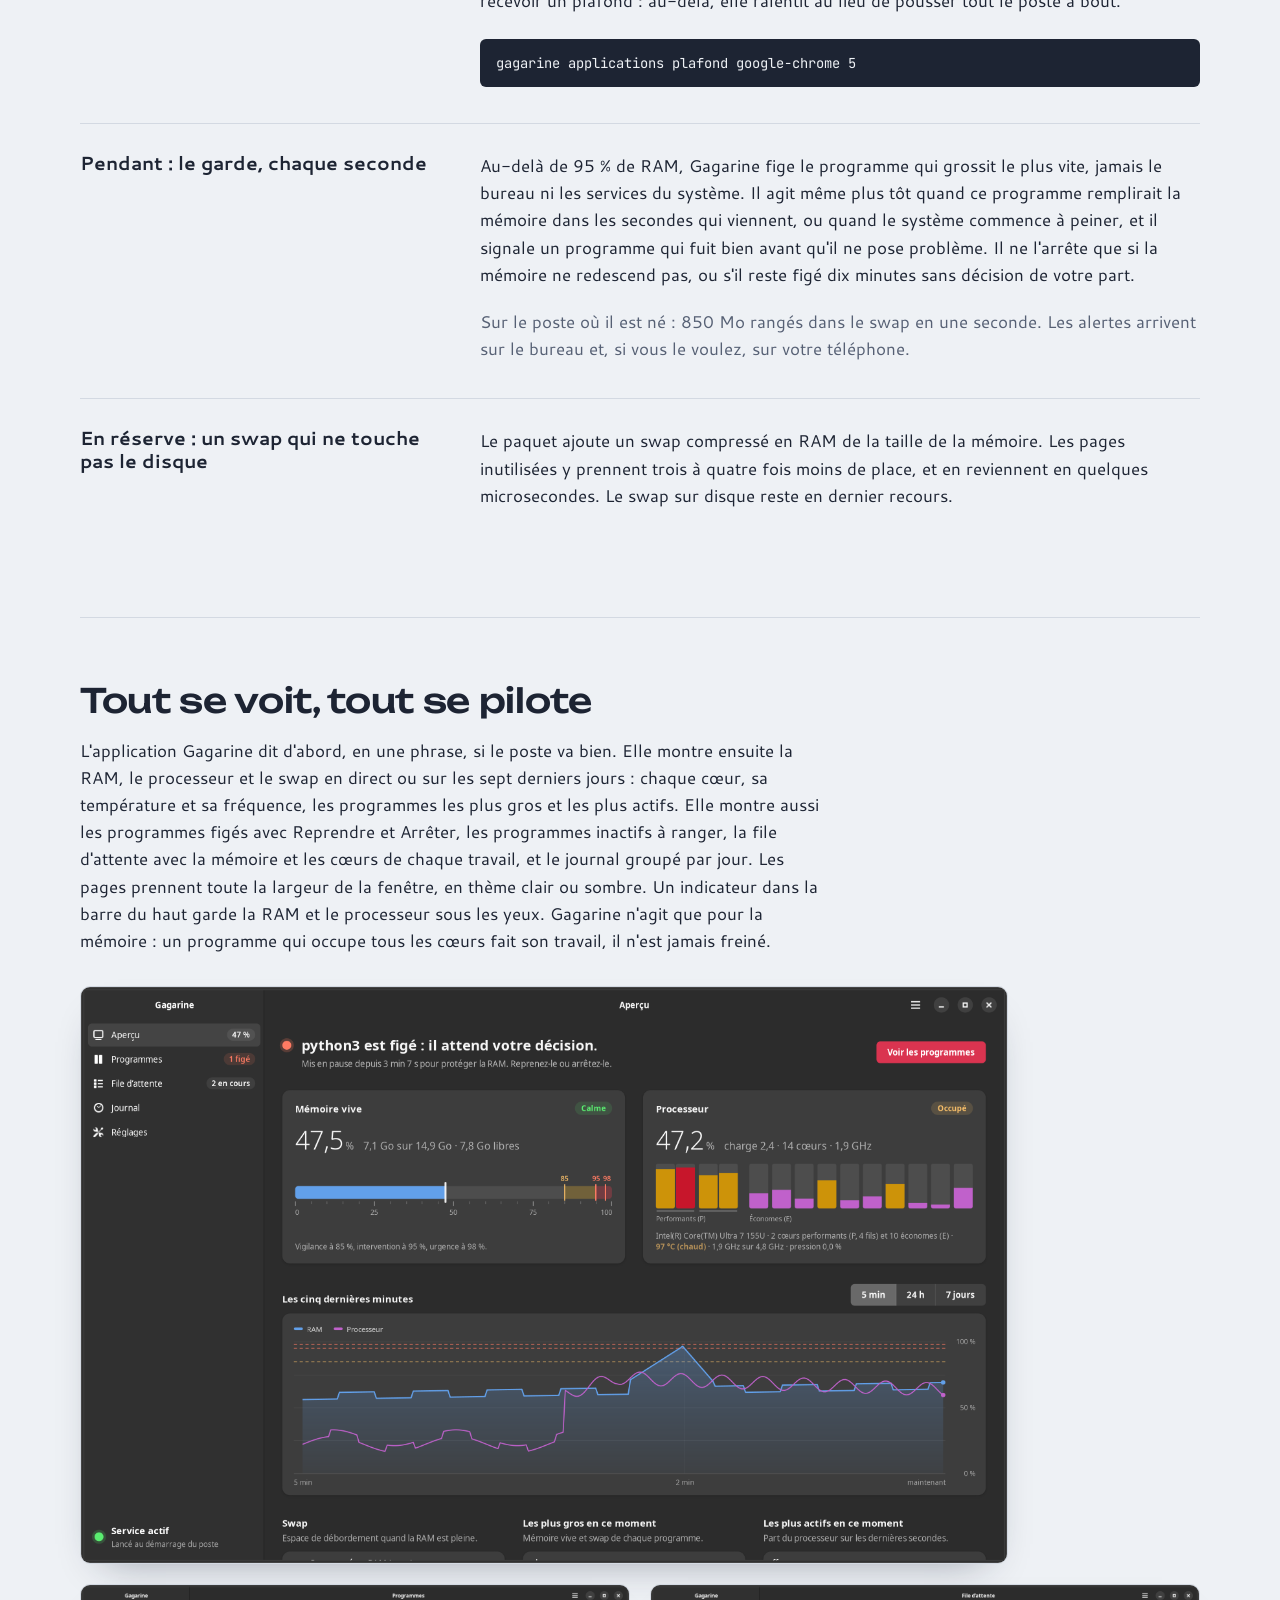
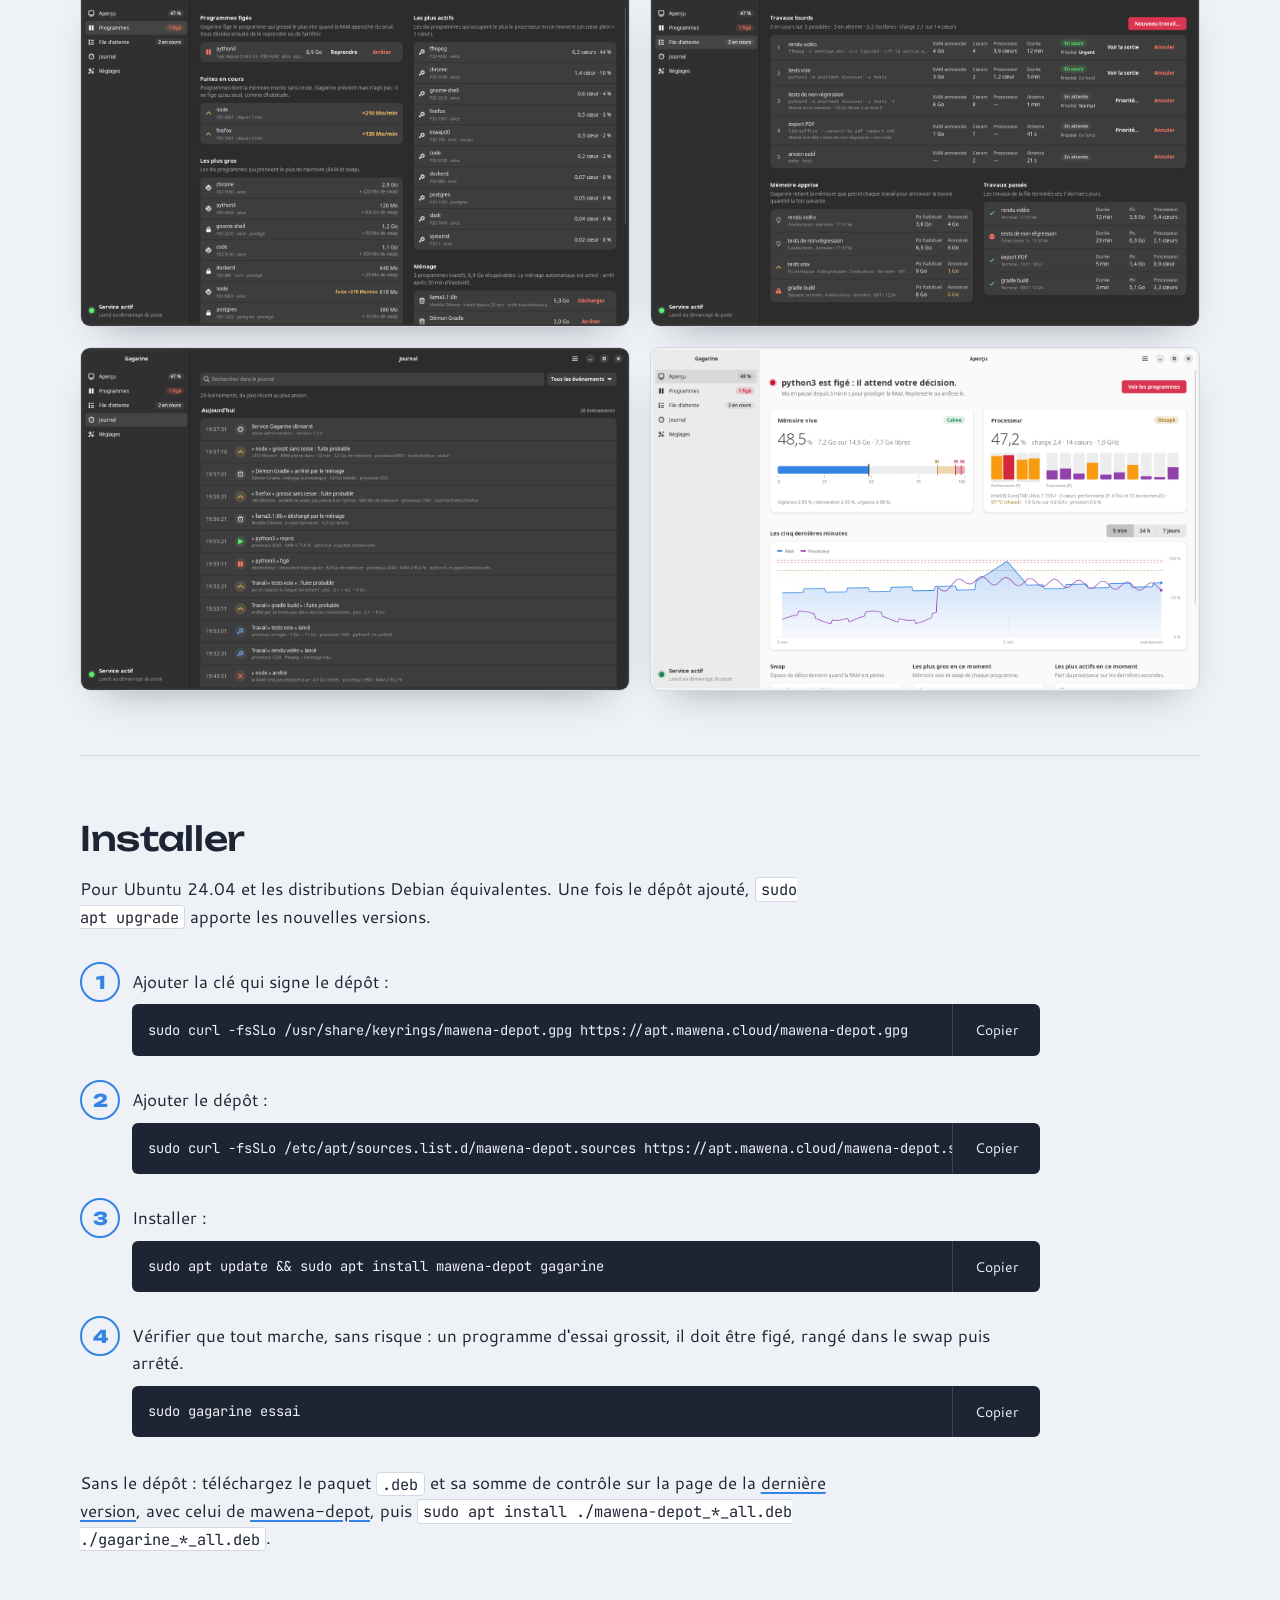
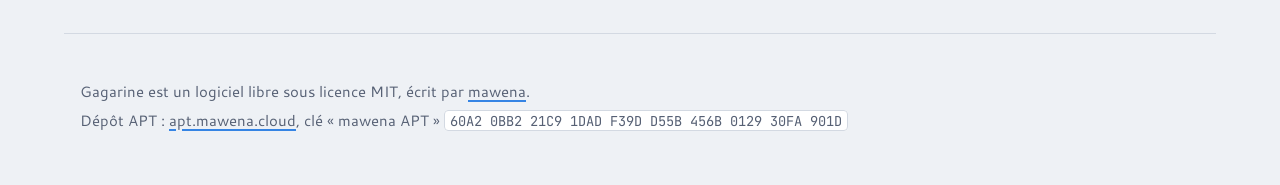
==== commit 3b14af85: "docs(site): page d'accueil mise à jour" ====
--- a/index.html
+++ b/index.html
@@ -64,10 +64,10 @@
     <div class="installation-courte">
       <p>Sur Ubuntu 24.04 :</p>
       <div class="commande">
-        <pre><code id="cmd-courte">curl -fsSL https://mawena.github.io/gagarine/installer.sh | sudo sh</code></pre>
+        <pre><code id="cmd-courte">curl -fsSL https://apt.mawena.cloud/installer.sh | sudo sh -s -- gagarine</code></pre>
         <button type="button" class="copier" data-cible="cmd-courte">Copier</button>
       </div>
-      <p class="nuance">Le script ajoute le dépôt APT signé puis installe le paquet ; <a href="#installer">les trois commandes qu'il lance</a> sont détaillées plus bas, pour qui préfère les taper soi-même.</p>
+      <p class="nuance">Le script ajoute le <a href="https://apt.mawena.cloud/">dépôt APT signé de mawena</a> (un seul dépôt pour tous ses paquets) puis installe le paquet ; <a href="#installer">les trois commandes qu'il lance</a> sont détaillées plus bas, pour qui préfère les taper soi-même.</p>
     </div>
   </section>
 
@@ -126,28 +126,28 @@
     <ol class="pas">
       <li>
         <p>Ajouter la clé qui signe le dépôt :</p>
-        <div class="commande"><pre><code id="cmd-cle">sudo curl -fsSLo /usr/share/keyrings/gagarine.gpg https://mawena.github.io/gagarine/apt/gagarine.gpg</code></pre><button type="button" class="copier" data-cible="cmd-cle">Copier</button></div>
+        <div class="commande"><pre><code id="cmd-cle">sudo curl -fsSLo /usr/share/keyrings/mawena-depot.gpg https://apt.mawena.cloud/mawena-depot.gpg</code></pre><button type="button" class="copier" data-cible="cmd-cle">Copier</button></div>
       </li>
       <li>
         <p>Ajouter le dépôt :</p>
-        <div class="commande"><pre><code id="cmd-source">sudo curl -fsSLo /etc/apt/sources.list.d/gagarine.sources https://mawena.github.io/gagarine/apt/gagarine.sources</code></pre><button type="button" class="copier" data-cible="cmd-source">Copier</button></div>
+        <div class="commande"><pre><code id="cmd-source">sudo curl -fsSLo /etc/apt/sources.list.d/mawena-depot.sources https://apt.mawena.cloud/mawena-depot.sources</code></pre><button type="button" class="copier" data-cible="cmd-source">Copier</button></div>
       </li>
       <li>
         <p>Installer :</p>
-        <div class="commande"><pre><code id="cmd-installer">sudo apt update && sudo apt install gagarine</code></pre><button type="button" class="copier" data-cible="cmd-installer">Copier</button></div>
+        <div class="commande"><pre><code id="cmd-installer">sudo apt update && sudo apt install mawena-depot gagarine</code></pre><button type="button" class="copier" data-cible="cmd-installer">Copier</button></div>
       </li>
       <li>
         <p>Vérifier que tout marche, sans risque : un programme d'essai grossit, il doit être figé, rangé dans le swap puis arrêté.</p>
         <div class="commande"><pre><code id="cmd-essai">sudo gagarine essai</code></pre><button type="button" class="copier" data-cible="cmd-essai">Copier</button></div>
       </li>
     </ol>
-    <p>Sans le dépôt : téléchargez le paquet <code>.deb</code> et sa somme de contrôle sur la page de la <a href="https://github.com/mawena/gagarine/releases/latest">dernière version</a>, puis <code>sudo apt install ./gagarine_*_all.deb</code>.</p>
+    <p>Sans le dépôt : téléchargez le paquet <code>.deb</code> et sa somme de contrôle sur la page de la <a href="https://github.com/mawena/gagarine/releases/latest">dernière version</a>, avec celui de <a href="https://apt.mawena.cloud/pool/main/depot/mawena-depot_0.2.1_all.deb">mawena-depot</a>, puis <code>sudo apt install ./mawena-depot_*_all.deb ./gagarine_*_all.deb</code>.</p>
   </section>
 </main>
 
 <footer class="pied">
   <p>Gagarine est un logiciel libre sous licence MIT, écrit par <a href="https://github.com/mawena">mawena</a>.</p>
-  <p>Clé du dépôt APT : <code>FE66 B5A9 00CB E8EB FB8F B079 FCA7 E8E0 C551 3B93</code></p>
+  <p>Dépôt APT : <a href="https://apt.mawena.cloud/">apt.mawena.cloud</a>, clé « mawena APT » <code>60A2 0BB2 21C9 1DAD F39D D55B 456B 0129 30FA 901D</code></p>
 </footer>
 
 <script src="gagarine.js" defer></script>
